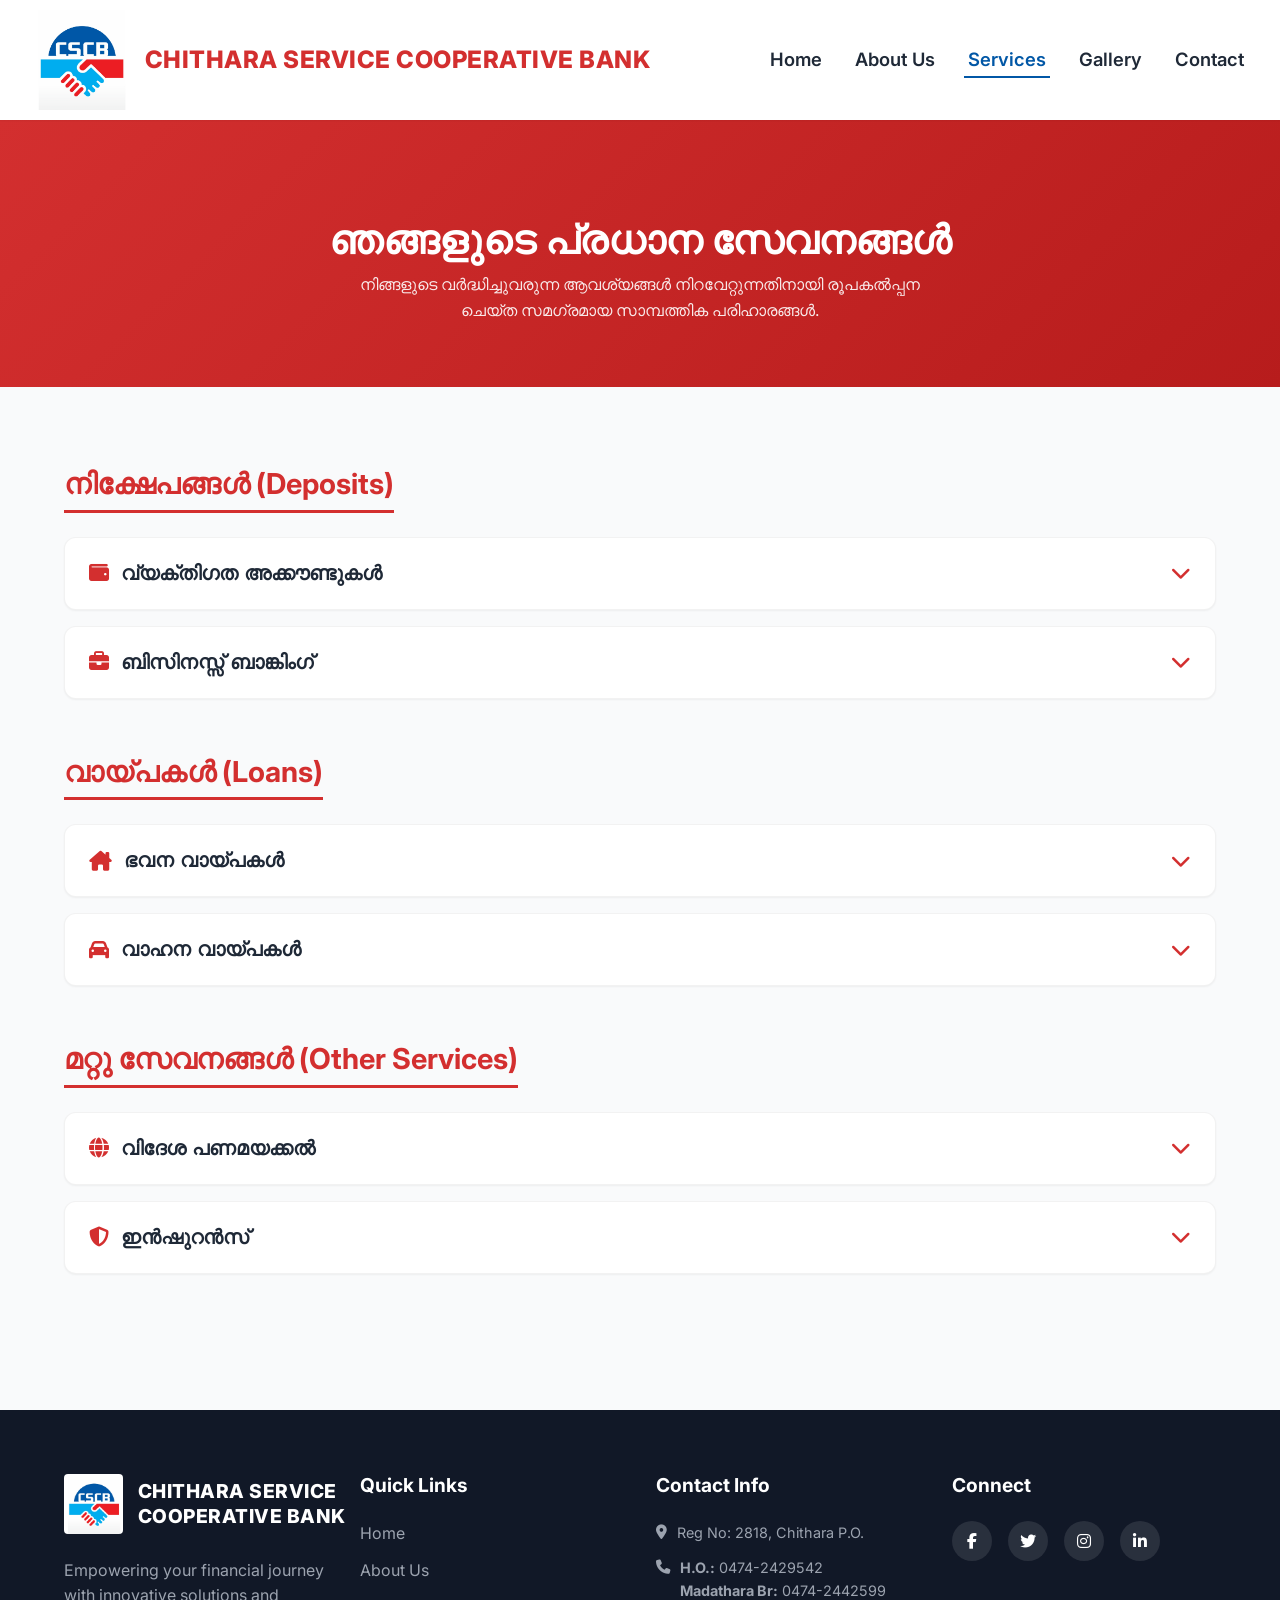
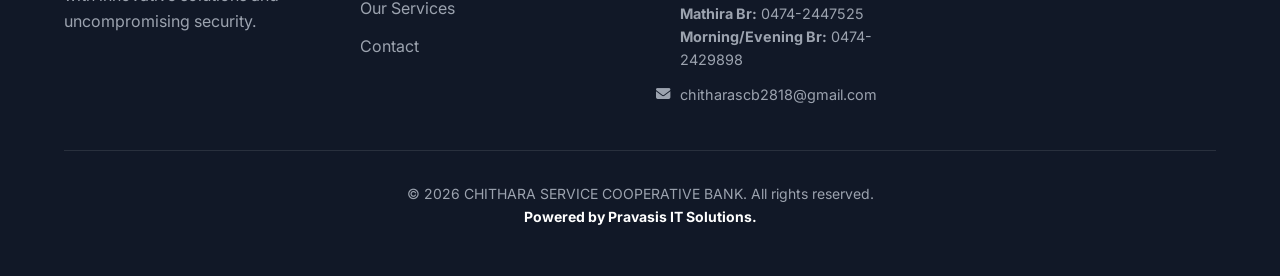
==== services.html @ cb32836f "update" ====
<!DOCTYPE html>
<html lang="ml">

<head>
    <meta charset="UTF-8">
    <meta name="viewport" content="width=device-width, initial-scale=1.0">
    <title>സേവനങ്ങൾ - ചിതറ സർവ്വീസ് സഹകരണ ബാങ്ക്</title>
    <meta name="description"
        content="ചിതറ സർവ്വീസ് സഹകരണ ബാങ്ക് നൽകുന്ന ഡിജിറ്റൽ ബാങ്കിംഗ്, വായ്പകൾ തുടങ്ങിയ സേവനങ്ങൾ കാണുക.">
    <!-- Google Fonts -->
    <link href="https://fonts.googleapis.com/css2?family=Inter:wght@400;500;600;700;800&display=swap" rel="stylesheet">
    <!-- FontAwesome -->
    <link rel="stylesheet" href="https://cdnjs.cloudflare.com/ajax/libs/font-awesome/6.4.0/css/all.min.css">
    <!-- Custom CSS -->
    <link rel="stylesheet" href="assets/css/style.css">
</head>

<body>

    <!-- Header Placeholder -->
    <div id="header-placeholder"></div>

    <!-- Page Header -->
    <header class="page-header">
        <div class="container">
            <h1>ഞങ്ങളുടെ പ്രധാന സേവനങ്ങൾ</h1>
            <p>നിങ്ങളുടെ വർദ്ധിച്ചുവരുന്ന ആവശ്യങ്ങൾ നിറവേറ്റുന്നതിനായി രൂപകൽപ്പന ചെയ്ത സമഗ്രമായ സാമ്പത്തിക പരിഹാരങ്ങൾ.
            </p>
        </div>
    </header>

    <!-- Services Details -->
    <section class="section">
        <div class="container">
            <!-- <div style="text-align: center; margin-bottom: 3rem;">
                <img src="assets/images/bank_services.jpg" alt="Digital Banking Services" style="max-width: 100%; border-radius: 20px; box-shadow: var(--shadow-lg);">
            </div> -->

            <div class="service-category">
                <h2 class="category-title">നിക്ഷേപങ്ങൾ (Deposits)</h2>
                <div class="accordion">
                    <!-- Service 1 -->
                    <div class="accordion-item">
                        <button class="accordion-header" onclick="toggleAccordion(this)">
                            <span style="display: flex; align-items: center; gap: 12px;"><i class="fa-solid fa-wallet text-primary"></i> വ്യക്തിഗത അക്കൗണ്ടുകൾ</span>
                            <i class="fa-solid fa-chevron-down toggle-icon"></i>
                        </button>
                        <div class="accordion-content">
                            <div class="accordion-body">
                                <img src="assets/images/bank_services.jpg" alt="Personal Accounts" class="service-img">
                                <p class="text-dark" style="font-size: 1.1rem; line-height: 1.6;">മറഞ്ഞിരിക്കുന്ന ഫീസുകളില്ലാത്ത, ഉയർന്ന പലിശ നൽകുന്ന സേവിംഗ്സ് അക്കൗണ്ടുകൾ.</p>
                            </div>
                        </div>
                    </div>
                    <!-- Service 4 -->
                    <div class="accordion-item">
                        <button class="accordion-header" onclick="toggleAccordion(this)">
                            <span style="display: flex; align-items: center; gap: 12px;"><i class="fa-solid fa-briefcase text-primary"></i> ബിസിനസ്സ് ബാങ്കിംഗ്</span>
                            <i class="fa-solid fa-chevron-down toggle-icon"></i>
                        </button>
                        <div class="accordion-content">
                            <div class="accordion-body">
                                <img src="assets/images/bank_gallery.jpg" alt="Business Banking" class="service-img">
                                <p class="text-dark" style="font-size: 1.1rem; line-height: 1.6;">ചെറുകിട വൻകിട സംരംഭങ്ങൾക്ക് അനുയോജ്യമായ സാമ്പത്തിക പരിഹാരങ്ങൾ.</p>
                            </div>
                        </div>
                    </div>
                </div>
            </div>

            <div class="service-category">
                <h2 class="category-title">വായ്പകൾ (Loans)</h2>
                <div class="accordion">
                    <!-- Service 2 -->
                    <div class="accordion-item">
                        <button class="accordion-header" onclick="toggleAccordion(this)">
                            <span style="display: flex; align-items: center; gap: 12px;"><i class="fa-solid fa-house-chimney text-primary"></i> ഭവന വായ്പകൾ</span>
                            <i class="fa-solid fa-chevron-down toggle-icon"></i>
                        </button>
                        <div class="accordion-content">
                            <div class="accordion-body">
                                <img src="assets/images/bank_hero.jpg" alt="Home Loans" class="service-img">
                                <p class="text-dark" style="font-size: 1.1rem; line-height: 1.6;">നിങ്ങളുടെ സ്വപ്ന ഭവനം സ്വന്തമാക്കാൻ സഹായിക്കുന്നതിന് മികച്ച പലിശ നിരക്കുകളും ലളിതമായ തിരിച്ചടവ് വ്യവസ്ഥകളും.</p>
                            </div>
                        </div>
                    </div>
                    <!-- Service 3 -->
                    <div class="accordion-item">
                        <button class="accordion-header" onclick="toggleAccordion(this)">
                            <span style="display: flex; align-items: center; gap: 12px;"><i class="fa-solid fa-car text-primary"></i> വാഹന വായ്പകൾ</span>
                            <i class="fa-solid fa-chevron-down toggle-icon"></i>
                        </button>
                        <div class="accordion-content">
                            <div class="accordion-body">
                                <img src="assets/images/GALLERY 02.jpeg" alt="Vehicle Loans" class="service-img">
                                <p class="text-dark" style="font-size: 1.1rem; line-height: 1.6;">പെട്ടെന്നുള്ള അനുമതിയും കുറഞ്ഞ പലിശ നിരക്കും വഴി നിങ്ങളുടെ വാഹനം വേഗത്തിൽ സ്വന്തമാക്കുക.</p>
                            </div>
                        </div>
                    </div>
                </div>
            </div>

            <div class="service-category">
                <h2 class="category-title">മറ്റു സേവനങ്ങൾ (Other Services)</h2>
                <div class="accordion">
                    <!-- Service 5 -->
                    <div class="accordion-item">
                        <button class="accordion-header" onclick="toggleAccordion(this)">
                            <span style="display: flex; align-items: center; gap: 12px;"><i class="fa-solid fa-globe text-primary"></i> വിദേശ പണമയക്കൽ</span>
                            <i class="fa-solid fa-chevron-down toggle-icon"></i>
                        </button>
                        <div class="accordion-content">
                            <div class="accordion-body">
                                <img src="assets/images/GALLERY 01.jpeg" alt="Foreign Remittance" class="service-img">
                                <p class="text-dark" style="font-size: 1.1rem; line-height: 1.6;">150-ലധികം രാജ്യങ്ങളിലേക്ക് വേഗത്തിലും സുരക്ഷിതമായും കുറഞ്ഞ നിരക്കിലും പണമയക്കാം.</p>
                            </div>
                        </div>
                    </div>
                    <!-- Service 6 -->
                    <div class="accordion-item">
                        <button class="accordion-header" onclick="toggleAccordion(this)">
                            <span style="display: flex; align-items: center; gap: 12px;"><i class="fa-solid fa-shield-halved text-primary"></i> ഇൻഷുറൻസ്</span>
                            <i class="fa-solid fa-chevron-down toggle-icon"></i>
                        </button>
                        <div class="accordion-content">
                            <div class="accordion-body">
                                <img src="assets/images/GALLERY 03.jpeg" alt="Insurance" class="service-img">
                                <p class="text-dark" style="font-size: 1.1rem; line-height: 1.6;">നിങ്ങളെയും നിങ്ങളുടെ പ്രിയപ്പെട്ടവരെയും സംരക്ഷിക്കുന്നതിനുള്ള സമഗ്രമായ ലൈഫ്, ആരോഗ്യ, പ്രോപ്പർട്ടി ഇൻഷുറൻസ് പദ്ധതികൾ.</p>
                            </div>
                        </div>
                    </div>
                </div>
            </div>
        </div>
    </section>

    <!-- Footer Placeholder -->
    <div id="footer-placeholder"></div>

    <script src="assets/js/load-components.js"></script>
    <script>
        function toggleAccordion(button) {
            const item = button.parentElement;
            const content = button.nextElementSibling;
            
            // Close other items if you want a true accordion
            /*
            const allItems = document.querySelectorAll('.accordion-item');
            allItems.forEach(otherItem => {
                if (otherItem !== item && otherItem.classList.contains('active')) {
                    otherItem.classList.remove('active');
                    otherItem.querySelector('.accordion-content').style.maxHeight = null;
                }
            });
            */
            
            item.classList.toggle('active');
            
            if (item.classList.contains('active')) {
                content.style.maxHeight = content.scrollHeight + "px";
            } else {
                content.style.maxHeight = null;
            }
        }
    </script>
</body>

</html>
---- assets/css/style.css ----
:root {
  --primary-color: #D32F2F;
  --primary-dark: #B71C1C;
  --primary-light: #FFEBEE;
  --text-dark: #1F2937;
  --text-light: #6B7280;
  --bg-light: #F9FAFB;
  --white: #FFFFFF;
  --black: #000000;
  --transition: all 0.3s ease;
  --shadow-sm: 0 1px 2px 0 rgba(0, 0, 0, 0.05);
  --shadow-md: 0 4px 6px -1px rgba(0, 0, 0, 0.1), 0 2px 4px -1px rgba(0, 0, 0, 0.06);
  --shadow-lg: 0 10px 15px -3px rgba(0, 0, 0, 0.1), 0 4px 6px -2px rgba(0, 0, 0, 0.05);
  --nav-bg: #ffffff;

}

* {
  margin: 0;
  padding: 0;
  box-sizing: border-box;
}

body {
  font-family: 'Inter', sans-serif;
  color: var(--text-dark);
  background-color: var(--bg-light);
  line-height: 1.6;
}

a {
  text-decoration: none;
  color: inherit;
  transition: var(--transition);
}

ul {
  list-style: none;
}

/* Typography */
h1,
h2,
h3,
h4,
h5,
h6 {
  font-weight: 700;
  line-height: 1.2;
  margin-bottom: 1rem;
}

h1 {
  font-size: 3rem;
}

h2 {
  font-size: 2.25rem;
}

p {
  margin-bottom: 1rem;
}

/* Utilities */
.container {
  width: 100%;
  max-width: 1200px;
  margin: 0 auto;
  padding: 0 1.5rem;
}

.text-center {
  text-align: center;
}

.text-primary {
  color: var(--primary-color);
}

.bg-primary {
  background-color: var(--primary-color);
  color: var(--white);
}

.bg-light {
  background-color: var(--bg-light);
}

.btn {
  display: inline-block;
  padding: 0.75rem 1.5rem;
  border-radius: 50px;
  font-weight: 600;
  text-align: center;
  cursor: pointer;
  transition: var(--transition);
  border: none;
}

.btn-primary {
  background-color: #0157A6;
  color: var(--white);
  box-shadow: 0 4px 14px 0 rgba(1, 87, 166, 0.39);
}

.btn-primary:hover {
  background-color: #014380;
  /* A darker shade for hover */
  transform: translateY(-2px);
  box-shadow: 0 6px 20px rgba(1, 87, 166, 0.23);
  color: var(--white);
}

.btn-outline {
  background-color: transparent;
  color: var(--primary-color);
  border: 2px solid var(--primary-color);
}

.btn-outline:hover {
  background-color: var(--primary-color);
  color: var(--white);
}

.section {
  padding: 5rem 0;
}

/* Navbar */
.navbar {
  background-color: var(--white);
  box-shadow: var(--shadow-sm);
  position: sticky;
  top: 0;
  z-index: 1000;
  transition: var(--transition);
}

.navbar .container {
  max-width: 1400px;
  width: 95%;
  margin: 0 auto;
  padding: 10px 0;
  display: flex;
  justify-content: space-between;
  align-items: center;
}

.navbar-brand {
  display: flex;
  align-items: center;
  gap: 15px;
  /* Space between logo image and text */
  text-decoration: none;
  color: var(--primary-color);
  font-weight: 800;
  font-size: 1.5rem;
  letter-spacing: 0.5px;
  white-space: nowrap;
}

.brand-logo {
  height: 100px;
  /* Reduced slightly from 120px to prevent layout pushing */
  width: auto;
  object-fit: contain;
  border-radius: 4px;
  /* Optional: smooths out image edges */
}

.navbar-brand i {
  font-size: 1.8rem;
}

.nav-links {
  display: flex;
  list-style: none;
  gap: 25px;
  margin: 0;
  padding: 0;
}

.nav-links a {
  text-decoration: none;
  color: var(--text-color);
  font-weight: 600;
  font-size: 1.15rem;
  padding: 8px 4px;
  transition: var(--transition);
  position: relative;
}

/* Hover & Active Effects */
.nav-links a:hover,
.nav-links a.active {
  color: var(--primary-color);
}

.nav-links a::after {
  content: '';
  position: absolute;
  bottom: 0;
  left: 0;
  width: 0;
  height: 2px;
  background-color: var(--primary-color);
  transition: var(--transition);
}

.nav-links a:hover::after {
  width: 100%;
  background-color: var(--primary-color);
}

.nav-links a.active::after {
  width: 100%;
  background-color: #0157A6;
}

.nav-links a:hover {
  color: var(--primary-color);
}

.nav-links a.active {
  color: #0157A6;
}

/* Hero Section */
.hero {
  min-height: 80vh;
  display: flex;
  align-items: center;
  position: relative;
  overflow: hidden;
  background: linear-gradient(135deg, #1a1a1a 0%, #2d2d2d 100%);
  color: var(--white);
}

.hero::before {
  content: '';
  position: absolute;
  top: 0;
  left: 0;
  width: 100%;
  height: 100%;
  background: url('../images/SCB Chithara HO.jpeg') center/cover no-repeat;
  opacity: 0.4;
  z-index: 0;
}

.hero .container {
  position: relative;
  z-index: 1;
}

.hero-content {
  max-width: 600px;
  animation: slideUp 0.8s ease-out;
}

.hero-title {
  font-size: 3.5rem;
  font-weight: 800;
  margin-bottom: 1.5rem;
  line-height: 1.1;
}

.hero-title span {
  color: var(--primary-color);
}

.hero-subtitle {
  font-size: 1.125rem;
  margin-bottom: 2rem;
  opacity: 0.9;
}

.hero-buttons {
  display: flex;
  gap: 1rem;
}

/* Glassmorphism Cards */
.glass-card {
  background: rgba(255, 255, 255, 0.9);
  backdrop-filter: blur(10px);
  border: 1px solid rgba(255, 255, 255, 0.2);
  border-radius: 16px;
  padding: 2rem;
  box-shadow: var(--shadow-lg);
  transition: var(--transition);
}

.glass-card:hover {
  transform: translateY(-5px);
  box-shadow: 0 20px 25px -5px rgba(0, 0, 0, 0.1), 0 10px 10px -5px rgba(0, 0, 0, 0.04);
}

/* Accordion Services Page */
.service-category {
    margin-bottom: 3.5rem;
}

.category-title {
    font-size: 1.8rem;
    color: var(--primary-color);
    margin-bottom: 1.5rem;
    border-bottom: 3px solid var(--primary-color);
    display: inline-block;
    padding-bottom: 0.5rem;
}

.accordion {
    display: flex;
    flex-direction: column;
    gap: 1rem;
}

.accordion-item {
    background: var(--white);
    border-radius: 12px;
    box-shadow: var(--shadow-sm);
    overflow: hidden;
    transition: var(--transition);
    border: 1px solid rgba(0,0,0,0.05);
}

.accordion-header {
    width: 100%;
    text-align: left;
    padding: 1.5rem;
    background: none;
    border: none;
    font-size: 1.25rem;
    font-weight: 600;
    color: var(--text-dark);
    cursor: pointer;
    display: flex;
    align-items: center;
    justify-content: space-between;
    transition: var(--transition);
}

.accordion-header:hover {
    background: var(--bg-light);
}

.accordion-header .toggle-icon {
    transition: transform 0.3s ease;
    color: var(--primary-color);
}

.accordion-item.active .accordion-header {
    background: var(--bg-light);
    color: var(--primary-color);
    border-bottom: 1px solid rgba(0,0,0,0.05);
}

.accordion-item.active .toggle-icon {
    transform: rotate(180deg);
}

.accordion-content {
    max-height: 0;
    overflow: hidden;
    transition: max-height 0.4s ease;
}

.accordion-body {
    padding: 2rem;
    display: flex;
    gap: 2rem;
    align-items: center;
}

.service-img {
    width: 300px;
    height: 200px;
    object-fit: cover;
    border-radius: 12px;
    box-shadow: var(--shadow-sm);
}

@media (max-width: 768px) {
    .accordion-body {
        flex-direction: column;
    }
    .service-img {
        width: 100%;
        height: auto;
    }
}

/* Services Overview (Home) */
/* Services Overview (Home) - Standard Grid */
.services-grid {
  display: grid;
  grid-template-columns: repeat(auto-fit, minmax(250px, 1fr));
  grid-auto-rows: 1fr;
  gap: 2rem;
  margin-top: 3rem;
}

.service-card {
  text-align: center;
  height: 100%;
  display: flex;
  flex-direction: column;
  border-radius: 16px;
  padding: 2rem;
  transition: all 0.3s ease;
  background: var(--white);
  box-shadow: 0 4px 6px rgba(0, 0, 0, 0.05);
}

.service-card:hover {
  transform: translateY(-5px);
  box-shadow: 0 15px 30px rgba(0, 0, 0, 0.1);
}

.service-card p {
  flex-grow: 1;
}

.service-icon {
  width: 70px;
  height: 70px;
  border-radius: 50%;
  display: flex;
  align-items: center;
  justify-content: center;
  font-size: 2rem;
  margin: 0 auto 1.5rem;
  transition: var(--transition);
}

/* Distinct Card Colors */
/* Card 1: #00ACEF */
.service-card:nth-child(1) {
  background: linear-gradient(135deg, rgba(0, 172, 239, 0.1) 0%, #ffffff 100%);
  border-top: 4px solid #00ACEF;
}

.service-card:nth-child(1) .service-icon {
  background-color: rgba(0, 172, 239, 0.15);
  color: #00ACEF;
}

.service-card:nth-child(1):hover .service-icon {
  background-color: #00ACEF;
  color: white;
}

.service-card:nth-child(1) h3 {
  color: #00ACEF;
}

/* Card 2: Primary Color */
.service-card:nth-child(2) {
  background: linear-gradient(135deg, rgba(211, 47, 47, 0.1) 0%, #ffffff 100%);
  border-top: 4px solid var(--primary-color);
}

.service-card:nth-child(2) .service-icon {
  background-color: rgba(211, 47, 47, 0.15);
  color: var(--primary-color);
}

.service-card:nth-child(2):hover .service-icon {
  background-color: var(--primary-color);
  color: white;
}

.service-card:nth-child(2) h3 {
  color: var(--primary-color);
}

/* Card 3: #0157A6 */
.service-card:nth-child(3) {
  background: linear-gradient(135deg, rgba(1, 87, 166, 0.1) 0%, #ffffff 100%);
  border-top: 4px solid #0157A6;
}

.service-card:nth-child(3) .service-icon {
  background-color: rgba(1, 87, 166, 0.15);
  color: #0157A6;
}

.service-card:nth-child(3):hover .service-icon {
  background-color: #0157A6;
  color: white;
}

.service-card:nth-child(3) h3 {
  color: #0157A6;
}

/* Footer */
.footer {
  background-color: #111827;
  color: var(--white);
  padding: 4rem 0 2rem;
}

.footer-grid {
  display: grid;
  grid-template-columns: repeat(auto-fit, minmax(250px, 1fr));
  gap: 2rem;
  margin-bottom: 2rem;
}

.footer-col h4 {
  color: var(--white);
  margin-bottom: 1.5rem;
  font-size: 1.2rem;
}

.footer-links li {
  margin-bottom: 0.75rem;
}

.footer-links a {
  color: #9CA3AF;
}

.footer-links a:hover {
  color: var(--primary-color);
  padding-left: 5px;
}

.social-links {
  display: flex;
  gap: 1rem;
}

.social-links a {
  display: flex;
  align-items: center;
  justify-content: center;
  width: 40px;
  height: 40px;
  background-color: rgba(255, 255, 255, 0.1);
  border-radius: 50%;
  color: var(--white);
}

.social-links a:hover {
  background-color: var(--primary-color);
  transform: translateY(-3px);
}

.footer-bottom {
  text-align: center;
  padding-top: 2rem;
  border-top: 1px solid rgba(255, 255, 255, 0.1);
  color: #9CA3AF;
  font-size: 0.875rem;
}

/* Animations */
@keyframes slideUp {
  from {
    opacity: 0;
    transform: translateY(30px);
  }

  to {
    opacity: 1;
    transform: translateY(0);
  }
}

/* Mobile Menu */
.menu-toggle {
  display: none;
  font-size: 1.5rem;
  cursor: pointer;
  color: var(--text-dark);
}

@media (max-width: 768px) {
  .menu-toggle {
    display: block;
  }

  .nav-links {
    display: none;
    flex-direction: column;
    position: absolute;
    top: 100%;
    left: 0;
    width: 100%;
    background-color: var(--white);
    padding: 1.5rem 0;
    box-shadow: var(--shadow-md);
    gap: 1rem;
  }

  .nav-links.active {
    display: flex;
  }

  .hero-title {
    font-size: 2.5rem;
  }
}

/* Page Headers */
.page-header {
  background: linear-gradient(135deg, var(--primary-color) 0%, var(--primary-dark) 100%);
  color: var(--white);
  padding: 6rem 0 4rem;
  text-align: center;
}

.page-header h1 {
  font-size: 2.5rem;
  margin-bottom: 0.5rem;
}

.page-header p {
  opacity: 0.9;
  max-width: 600px;
  margin: 0 auto;
}

/* Contact Page */
.contact-grid {
  display: grid;
  grid-template-columns: 1fr 2fr;
  gap: 3rem;
}

.contact-info-item {
  display: flex;
  gap: 1rem;
  margin-bottom: 1.5rem;
}

.contact-info-icon {
  width: 50px;
  height: 50px;
  background-color: var(--primary-light);
  color: var(--primary-color);
  border-radius: 50%;
  display: flex;
  align-items: center;
  justify-content: center;
  font-size: 1.25rem;
  flex-shrink: 0;
}

.form-group {
  margin-bottom: 1.5rem;
}

.form-control {
  width: 100%;
  padding: 0.75rem 1rem;
  border: 1px solid #D1D5DB;
  border-radius: 8px;
  font-family: inherit;
  font-size: 1rem;
  transition: var(--transition);
}

.form-control:focus {
  outline: none;
  border-color: var(--primary-color);
  box-shadow: 0 0 0 3px rgba(211, 47, 47, 0.1);
}

/* Gallery */
.gallery-grid {
  display: grid;
  grid-template-columns: repeat(auto-fill, minmax(300px, 1fr));
  gap: 1.5rem;
}

.gallery-item {
  border-radius: 12px;
  overflow: hidden;
  position: relative;
  box-shadow: var(--shadow-md);
  aspect-ratio: 4/3;
}

.gallery-item img {
  width: 100%;
  height: 100%;
  object-fit: cover;
  transition: transform 0.5s ease;
}

.gallery-item:hover img {
  transform: scale(1.1);
}

.gallery-overlay {
  position: absolute;
  top: 0;
  left: 0;
  width: 100%;
  height: 100%;
  background: linear-gradient(to top, rgba(211, 47, 47, 0.8), transparent);
  display: flex;
  align-items: flex-end;
  padding: 1.5rem;
  opacity: 0;
  transition: var(--transition);
}

.gallery-item:hover .gallery-overlay {
  opacity: 1;
}

.gallery-overlay h3 {
  color: var(--white);
  margin: 0;
  transform: translateY(20px);
  transition: transform 0.3s ease 0.1s;
}

.gallery-item:hover .gallery-overlay h3 {
  transform: translateY(0);
}

/* About Page */
.info-blocks-grid {
  display: grid;
  grid-template-columns: repeat(auto-fit, minmax(300px, 1fr));
  gap: 2.5rem;
  margin-top: 1rem;
}

.info-card {
  background: var(--white);
  padding: 2.5rem;
  border-radius: 16px;
  box-shadow: var(--shadow-md);
  border-left: 4px solid #0052A6;
  transition: all 0.4s cubic-bezier(0.175, 0.885, 0.32, 1.275);
  position: relative;
  overflow: hidden;
  z-index: 1;
}

.info-card::before {
  content: '';
  position: absolute;
  top: 0;
  left: 0;
  width: 100%;
  height: 100%;
  background: linear-gradient(135deg, rgba(0, 82, 166, 0.05), rgba(231, 83, 83, 0.05));
  z-index: -1;
  opacity: 0;
  transition: opacity 0.4s ease;
}

.info-card:hover::before {
  opacity: 1;
}

.info-card:hover {
  transform: translateY(-8px) scale(1.02);
  box-shadow: 0 20px 40px rgba(0, 82, 166, 0.15);
  border-left-color: #e75353;
}

.info-card h3 {
  font-size: 1.5rem;
  margin-bottom: 1rem;
}

.info-card p {
  text-align: justify;
  line-height: 1.8;
  margin-bottom: 0;
}

/* Animated Gradient Text */
.animated-gradient-text {
  background: linear-gradient(270deg, #0052A6, #e75353, #00ACEF, #0052A6);
  background-size: 300% 300%;
  color: transparent;
  background-clip: text;
  -webkit-background-clip: text;
  -webkit-text-fill-color: transparent;
  animation: gradientShine 6s ease infinite;
}

@keyframes gradientShine {
  0% {
    background-position: 0% 50%;
  }
  50% {
    background-position: 100% 50%;
  }
  100% {
    background-position: 0% 50%;
  }
}

.about-grid {
  display: grid;
  grid-template-columns: 1fr 1fr;
  gap: 4rem;
  align-items: center;
}

.about-image {
  border-radius: 20px;
  overflow: hidden;
  box-shadow: var(--shadow-lg);
  position: relative;
}

.about-image img {
  width: 100%;
  height: auto;
  display: block;
}

.about-image::after {
  content: '';
  position: absolute;
  top: 0;
  left: 0;
  width: 100%;
  height: 100%;
  border: 4px solid var(--primary-color);
  border-radius: 20px;
  transform: translate(15px, 15px);
  z-index: -1;
}

/* Team Section */
.team-grid {
  display: flex;
  flex-wrap: wrap;
  justify-content: center;
  gap: 2.5rem;
  margin-top: 4rem;
  padding-bottom: 2rem;
}

.team-member {
  flex: 1 1 250px;
  max-width: 280px;
  background: var(--white);
  border-radius: 20px;
  overflow: hidden;
  box-shadow: 0 10px 30px rgba(0, 0, 0, 0.08);
  transition: all 0.4s ease;
  text-align: center;
  position: relative;
  padding-bottom: 2rem;
  z-index: 1;
}

.team-member:hover {
  transform: translateY(-10px);
  box-shadow: 0 15px 35px rgba(211, 47, 47, 0.15);
}

.team-card-header {
  height: 120px;
  background: linear-gradient(135deg, var(--primary-color) 0%, var(--primary-dark) 100%);
  position: relative;
  overflow: hidden;
}

.team-card-header::after {
  content: '';
  position: absolute;
  top: 0;
  left: 0;
  width: 100%;
  height: 100%;
  background: url('data:image/svg+xml;utf8,<svg width="20" height="20" viewBox="0 0 20 20" xmlns="http://www.w3.org/2000/svg"><circle cx="2" cy="2" r="2" fill="rgba(255,255,255,0.1)"/></svg>');
}

.team-image {
  width: 130px;
  height: 130px;
  border-radius: 50%;
  border: 5px solid var(--white);
  background-color: var(--bg-light);
  margin: -65px auto 1rem;
  position: relative;
  z-index: 2;
  display: flex;
  align-items: center;
  justify-content: center;
  box-shadow: 0 5px 15px rgba(0, 0, 0, 0.1);
  overflow: hidden;
  transition: transform 0.4s ease;
}

.team-member:hover .team-image {
  transform: scale(1.05);
}

.team-image img {
  width: 100%;
  height: 100%;
  object-fit: cover;
}

.team-image i {
  font-size: 3.5rem;
  color: var(--primary-color);
  opacity: 0.8;
}

.team-info {
  padding: 0 1.5rem;
}

.team-info h3 {
  font-size: 1.3rem;
  margin-bottom: 0.25rem;
  color: var(--text-dark);
  font-weight: 700;
}

.team-info p {
  color: var(--primary-color);
  font-weight: 600;
  margin-bottom: 1rem;
  font-size: 0.95rem;
}

.team-social {
  display: flex;
  justify-content: center;
  gap: 12px;
  margin-top: 1.25rem;
}

.team-social a {
  display: flex;
  align-items: center;
  justify-content: center;
  width: 38px;
  height: 38px;
  border-radius: 50%;
  background-color: var(--primary-light);
  color: var(--primary-color);
  transition: all 0.3s ease;
}

.team-social a:hover {
  background-color: var(--primary-color);
  color: var(--white);
  transform: translateY(-3px);
}

@media (max-width: 768px) {

  .about-grid,
  .contact-grid {
    grid-template-columns: 1fr;
  }

  .footer-grid {
    grid-template-columns: 1fr;
    text-align: center;
    gap: 2.5rem;
  }

  .footer-col .navbar-brand {
    justify-content: center;
  }

  .footer-col .footer-links li {
    justify-content: center;
  }

  .footer-col .social-links {
    justify-content: center;
  }

  F .footer-col .footer-links li div {
    text-align: center;
  }
}

/* Responsive Breakdown (Tablets & Mobile) */
@media (max-width: 992px) {
  .brand-text {
    font-size: 1.3rem;
    /* Scales down text slightly on medium screens */
  }
}

@media (max-width: 768px) {
  .menu-toggle {
    display: block;
  }

  .nav-links {
    position: absolute;
    top: 100%;
    left: 0;
    right: 0;
    background-color: var(--nav-bg);
    flex-direction: column;
    gap: 0;
    box-shadow: 0 4px 10px rgba(0, 0, 0, 0.1);
    display: none;
    /* Toggle this class with JavaScript (e.g., .show) */
  }

  /* Target this class via JS when hamburger is clicked */
  .nav-links.active {
    display: flex;
  }

  .nav-links li {
    width: 100%;
    text-align: center;
  }

  .nav-links a {
    display: block;
    padding: 15px 0;
    border-bottom: 1px solid #f0f0f0;
  }

  .nav-links a::after {
    display: none;
    /* Disable underline effect on mobile */
  }
}
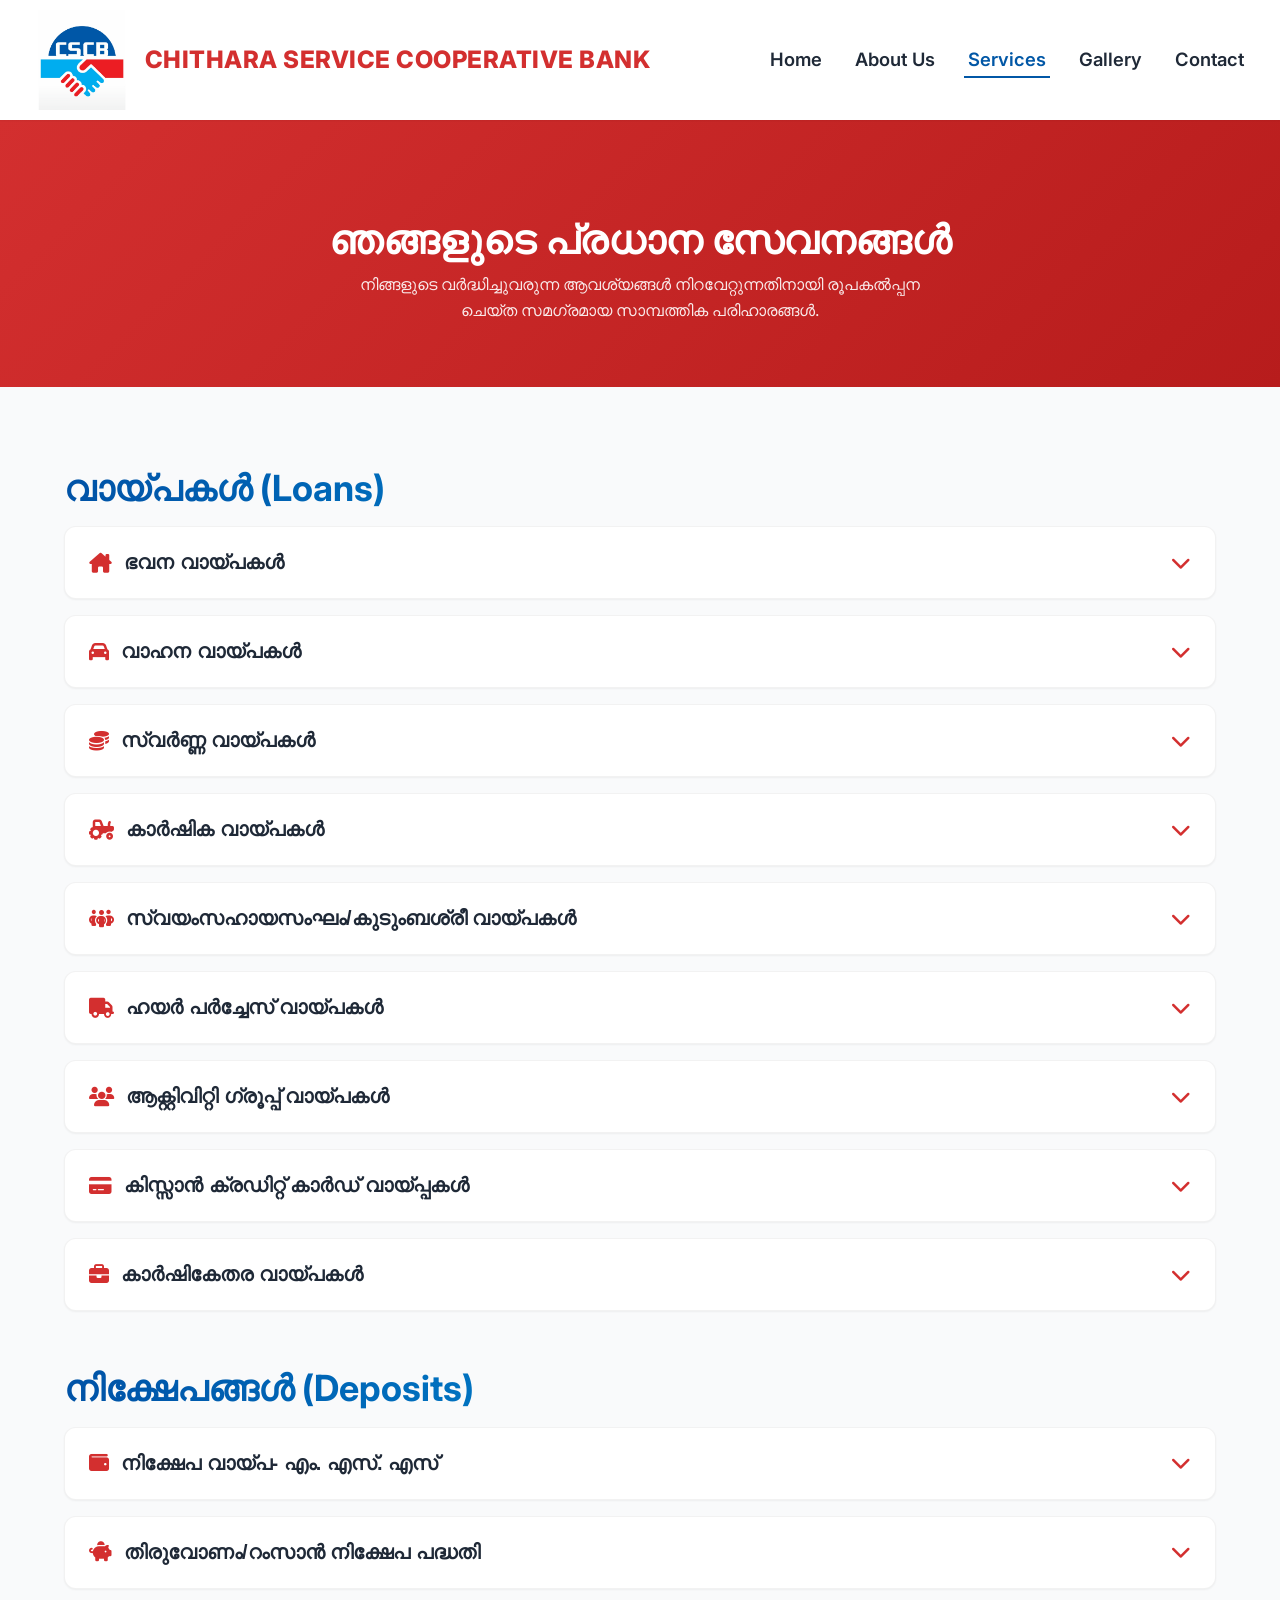
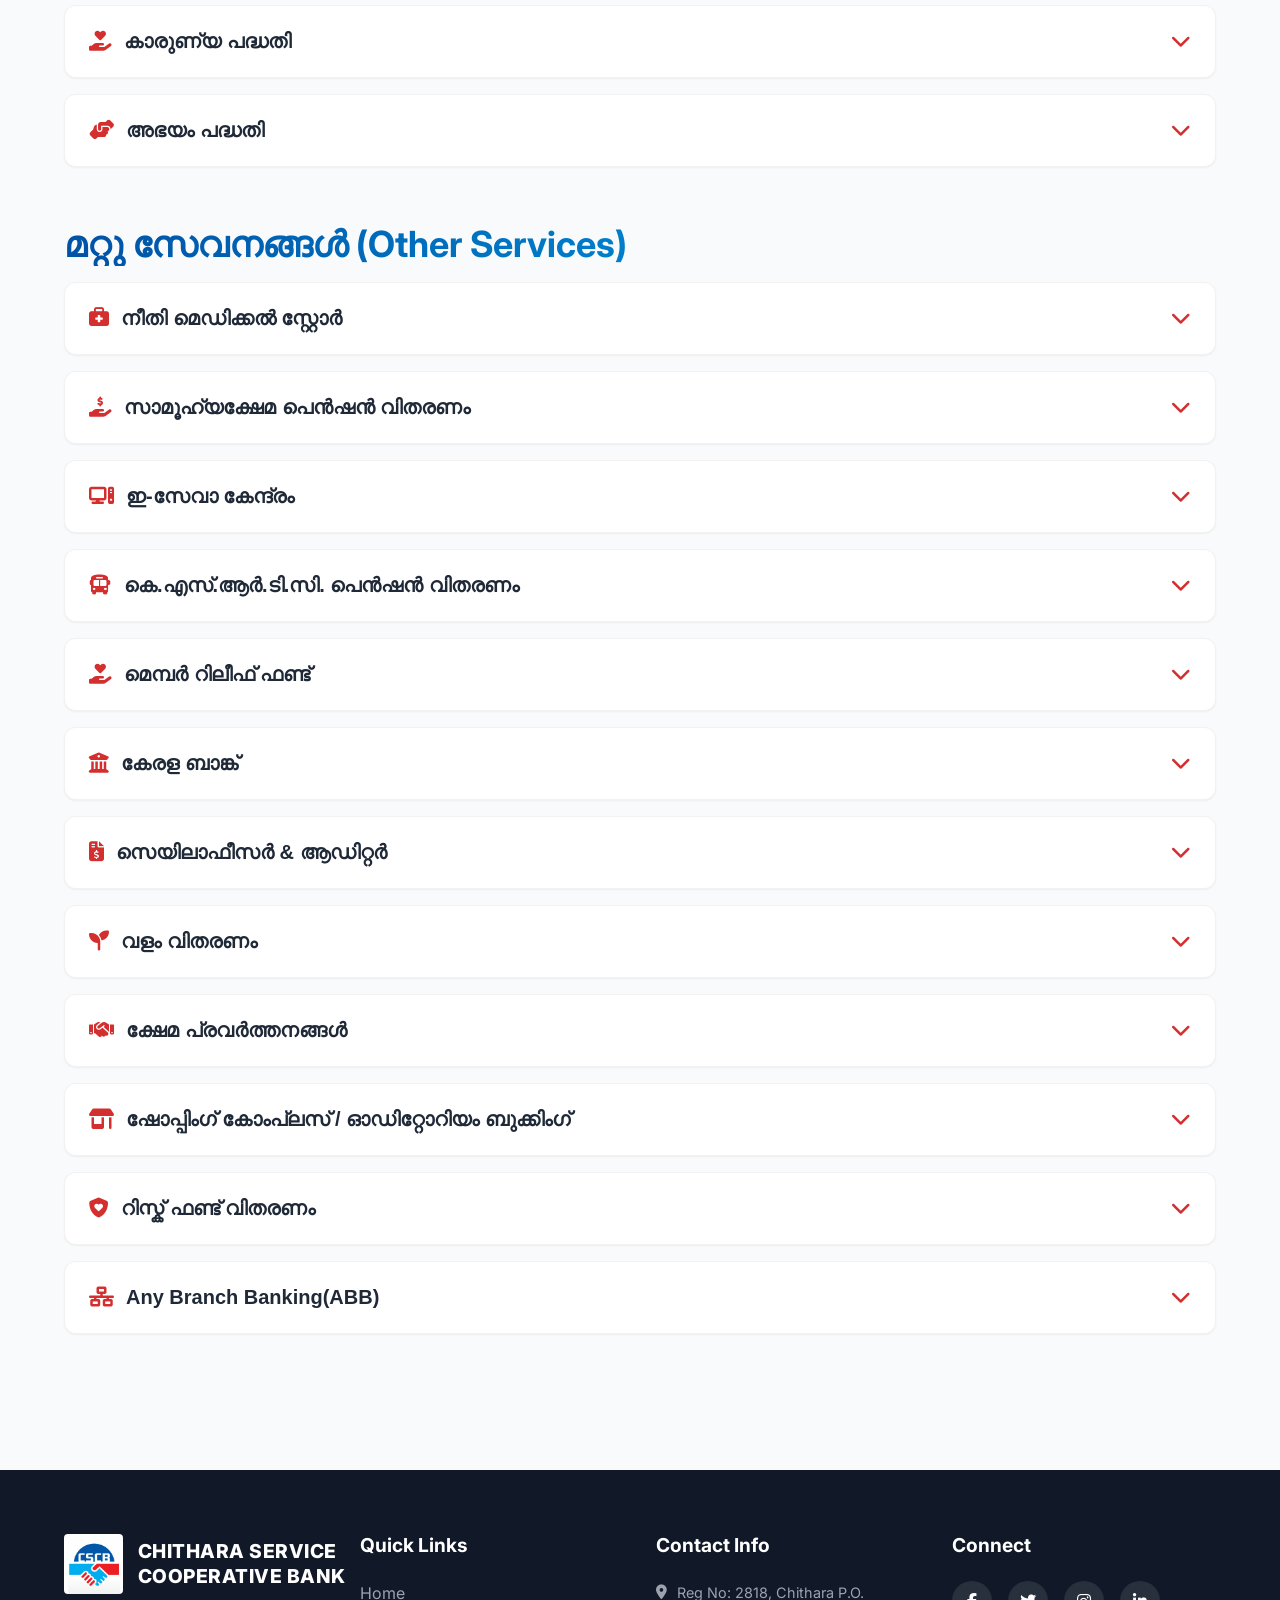
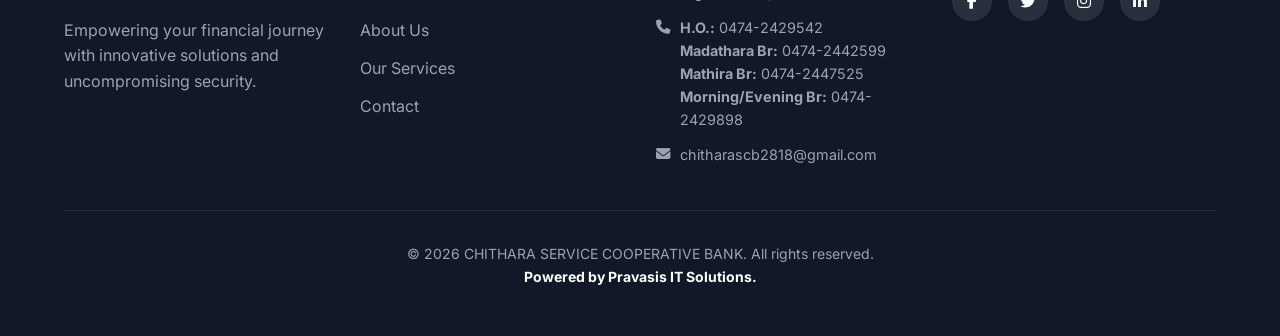
==== commit 3c349028: "updated" ====
--- a/services.html
+++ b/services.html
@@ -37,31 +37,186 @@
             </div> -->
 
             <div class="service-category">
-                <h2 class="category-title">നിക്ഷേപങ്ങൾ (Deposits)</h2>
+                <h2 class="text-primary animated-gradient-text">വായ്പകൾ (Loans)</h2>
                 <div class="accordion">
                     <!-- Service 1 -->
                     <div class="accordion-item">
                         <button class="accordion-header" onclick="toggleAccordion(this)">
-                            <span style="display: flex; align-items: center; gap: 12px;"><i class="fa-solid fa-wallet text-primary"></i> വ്യക്തിഗത അക്കൗണ്ടുകൾ</span>
-                            <i class="fa-solid fa-chevron-down toggle-icon"></i>
-                        </button>
-                        <div class="accordion-content">
-                            <div class="accordion-body">
-                                <img src="assets/images/bank_services.jpg" alt="Personal Accounts" class="service-img">
-                                <p class="text-dark" style="font-size: 1.1rem; line-height: 1.6;">മറഞ്ഞിരിക്കുന്ന ഫീസുകളില്ലാത്ത, ഉയർന്ന പലിശ നൽകുന്ന സേവിംഗ്സ് അക്കൗണ്ടുകൾ.</p>
+                            <span style="display: flex; align-items: center; gap: 12px;"><i
+                                    class="fa-solid fa-house-chimney text-primary"></i> ഭവന വായ്പകൾ</span>
+                            <i class="fa-solid fa-chevron-down toggle-icon"></i>
+                        </button>
+                        <div class="accordion-content">
+                            <div class="accordion-body">
+                                <img src="assets/images/homln.jpg" alt="Home Loans" class="service-img">
+                                <p class="text-dark" style="font-size: 1.1rem; line-height: 1.6;">നിങ്ങളുടെ സ്വപ്ന ഭവനം
+                                    സ്വന്തമാക്കാൻ സഹായിക്കുന്നതിന് മികച്ച പലിശ നിരക്കുകളും ലളിതമായ തിരിച്ചടവ്
+                                    വ്യവസ്ഥകളും.സ്വന്തമായി ഒരു വീട് എന്ന സ്വപ്നം യാഥാർഥ്യമാക്കാൻ സഹായിക്കുന്നതാണ് ഹോം
+                                    ലോൺ. വീട് നിർമ്മാണം, വീട് വാങ്ങൽ, നവീകരണം എന്നിവയ്ക്കായി എളുപ്പമായ തിരിച്ചടവ്
+                                    സൗകര്യത്തോടെയും ആകർഷകമായ പലിശ നിരക്കോടെയും വായ്പ ലഭ്യമാക്കുന്നു. കുടുംബത്തിന്റെ
+                                    സുരക്ഷിതവും സന്തോഷകരവുമായ ഭാവിക്കായി വിശ്വസനീയമായ ധനസഹായം.</p>
+                                <div class="mt-3 p-3 bg-light rounded border-start border-primary border-4">
+                                    <strong class="text-primary"><i class="fa-solid fa-star me-2"></i>പ്രത്യേകത:</strong> 10 വർഷം കാലാവധിയുള്ള ഭവന വായ്പകൾ
+                                </div>
+                            </div>
+                        </div>
+                    </div>
+                    <!-- Service 2 -->
+                    <div class="accordion-item">
+                        <button class="accordion-header" onclick="toggleAccordion(this)">
+                            <span style="display: flex; align-items: center; gap: 12px;"><i
+                                    class="fa-solid fa-car text-primary"></i> വാഹന വായ്പകൾ</span>
+                            <i class="fa-solid fa-chevron-down toggle-icon"></i>
+                        </button>
+                        <div class="accordion-content">
+                            <div class="accordion-body">
+                                <img src="assets/images/vehicle.jpeg" alt="Vehicle Loans" class="service-img">
+                                <p class="text-dark" style="font-size: 1.1rem; line-height: 1.6;">പെട്ടെന്നുള്ള
+                                    അനുമതിയും കുറഞ്ഞ പലിശ നിരക്കും വഴി നിങ്ങളുടെ വാഹനം വേഗത്തിൽ സ്വന്തമാക്കുക.പുതിയ കാർ,
+                                    ബൈക്ക്, ഓട്ടോറിക്ഷ അല്ലെങ്കിൽ വ്യാപാര ആവശ്യത്തിനുള്ള വാഹനങ്ങൾ സ്വന്തമാക്കാൻ
+                                    സഹായിക്കുന്ന വായ്പയാണ് വാഹന വായ്പ. ലളിതമായ നടപടിക്രമങ്ങൾ, വേഗത്തിലുള്ള അംഗീകാരം,
+                                    സൗകര്യപ്രദമായ ഇഎംഐ പദ്ധതികൾ എന്നിവയിലൂടെ നിങ്ങളുടെ യാത്ര കൂടുതൽ എളുപ്പമാക്കുന്നു.
+                                </p>
+                            </div>
+                        </div>
+                    </div>
+                    <!-- Service 3 -->
+                    <div class="accordion-item">
+                        <button class="accordion-header" onclick="toggleAccordion(this)">
+                            <span style="display: flex; align-items: center; gap: 12px;"><i
+                                    class="fa-solid fa-coins text-primary"></i> സ്വർണ്ണ വായ്പകൾ</span>
+                            <i class="fa-solid fa-chevron-down toggle-icon"></i>
+                        </button>
+                        <div class="accordion-content">
+                            <div class="accordion-body">
+                                <img src="assets/images/gl.jpeg" alt="Gold Loans" class="service-img">
+                                <p class="text-dark" style="font-size: 1.1rem; line-height: 1.6;">നിങ്ങളുടെ
+                                    സ്വർണാഭരണങ്ങൾ പണയം വെച്ച് അതിവേഗത്തിൽ സാമ്പത്തിക സഹായം ലഭ്യമാക്കുന്ന സൗകര്യമാണ്
+                                    ഗോൾഡ് ലോൺ. വ്യക്തിഗത ആവശ്യങ്ങൾ, വിദ്യാഭ്യാസം, ചികിത്സ, ബിസിനസ് ആവശ്യങ്ങൾ
+                                    എന്നിവയ്ക്കായി കുറഞ്ഞ രേഖാപ്രക്രിയയോടെയും ആകർഷകമായ പലിശ നിരക്കോടെയും വായ്പ
+                                    ലഭ്യമാക്കുന്നു. സുരക്ഷിതവും വിശ്വസനീയവുമായി എളുപ്പത്തിൽ ലഭ്യമാകുന്ന ധനസഹായം.</p>
+                                <div class="mt-3 p-3 bg-light rounded border-start border-primary border-4">
+                                    <strong class="text-primary"><i class="fa-solid fa-star me-2"></i>പ്രത്യേകത:</strong> ഒരംഗത്തിന് 25 ലക്ഷം രൂപാ വരെ ഒരു വർഷം കാലാവധിക്ക് 10% പലിശയിൽ സ്വർണപ്പണയ വായ്പകൾ
+                                </div>
                             </div>
                         </div>
                     </div>
                     <!-- Service 4 -->
                     <div class="accordion-item">
                         <button class="accordion-header" onclick="toggleAccordion(this)">
-                            <span style="display: flex; align-items: center; gap: 12px;"><i class="fa-solid fa-briefcase text-primary"></i> ബിസിനസ്സ് ബാങ്കിംഗ്</span>
-                            <i class="fa-solid fa-chevron-down toggle-icon"></i>
-                        </button>
-                        <div class="accordion-content">
-                            <div class="accordion-body">
-                                <img src="assets/images/bank_gallery.jpg" alt="Business Banking" class="service-img">
-                                <p class="text-dark" style="font-size: 1.1rem; line-height: 1.6;">ചെറുകിട വൻകിട സംരംഭങ്ങൾക്ക് അനുയോജ്യമായ സാമ്പത്തിക പരിഹാരങ്ങൾ.</p>
+                            <span style="display: flex; align-items: center; gap: 12px;"><i
+                                    class="fa-solid fa-tractor text-primary"></i> കാർഷിക വായ്പകൾ</span>
+                            <i class="fa-solid fa-chevron-down toggle-icon"></i>
+                        </button>
+                        <div class="accordion-content">
+                            <div class="accordion-body">
+                                <img src="assets/images/agri.jpg" alt="Agricultural Loans" class="service-img">
+                                <p class="text-dark" style="font-size: 1.1rem; line-height: 1.6;">കർഷകരുടെ കാർഷിക
+                                    ആവശ്യങ്ങൾ നിറവേറ്റുന്നതിനായി രൂപകൽപ്പന ചെയ്ത വായ്പയാണ് കിസാൻ ലോൺ. കൃഷിചെലവുകൾ,
+                                    വിത്ത്, വളം, ജലസേചന സംവിധാനം, കാർഷിക ഉപകരണങ്ങൾ എന്നിവയ്ക്കായി സാമ്പത്തിക സഹായം
+                                    ലഭ്യമാക്കുന്നു. കുറഞ്ഞ പലിശ നിരക്കും സൗകര്യപ്രദമായ തിരിച്ചടവും വഴി കർഷകരുടെ
+                                    വളർച്ചക്കും സമൃദ്ധിക്കും പിന്തുണ നൽകുന്നു.</p>
+                            </div>
+                        </div>
+                    </div>
+                    <!-- Service 5 -->
+                    <div class="accordion-item">
+                        <button class="accordion-header" onclick="toggleAccordion(this)">
+                            <span style="display: flex; align-items: center; gap: 12px;"><i
+                                    class="fa-solid fa-people-group text-primary"></i> സ്വയംസഹായസംഘം/കുടുംബശ്രീ
+                                വായ്പകൾ</span>
+                            <i class="fa-solid fa-chevron-down toggle-icon"></i>
+                        </button>
+                        <div class="accordion-content">
+                            <div class="accordion-body">
+                                <img src="assets/images/kudum.png" alt="SHG Loans" class="service-img">
+                                <p class="text-dark" style="font-size: 1.1rem; line-height: 1.6;"> സമൂഹത്തിലെ
+                                    അംഗസംഖ്യയുടെ കാര്യത്തിൽ മുന്നിൽ നിൽക്കുന്ന സ്ത്രീകളുടെ സാമൂഹികവും സാമ്പത്തികവുമായ
+                                    പിന്നോക്കാവസ്ഥക്ക് പരിഹാരം കാണുന്നതിന് വേണ്ടി രൂപീകരിക്കപ്പെട്ട കുടുംബശ്രീ
+                                    /സ്വയംസഹായ സംഘങ്ങൾക്ക് വേണ്ട എല്ലാവിധ സഹായങ്ങളും പ്രോത്സാഹനങ്ങളും ബാങ്ക്
+                                    നൽകിവരുന്നു.വായ്‌പകൾ മൂന്ന് വർഷം കാലാവതിക് 8.25% പലിശയിൽ മാസതവണ വ്യവസ്ഥയിൽ 10 ലക്ഷം
+                                    രൂപ വരെ നൽകിവരുന്നു.</p>
+                                <div class="mt-3 p-3 bg-light rounded border-start border-primary border-4">
+                                    <strong class="text-primary"><i class="fa-solid fa-star me-2"></i>പ്രത്യേകത:</strong> 8.25% പലിശയിൽ കുടുംബശ്രീ വായ്പകൾ
+                                </div>
+                            </div>
+                        </div>
+                    </div>
+                    <!-- Service 6 -->
+                    <div class="accordion-item">
+                        <button class="accordion-header" onclick="toggleAccordion(this)">
+                            <span style="display: flex; align-items: center; gap: 12px;"><i
+                                    class="fa-solid fa-truck text-primary"></i> ഹയർ പർച്ചേസ് വായ്പകൾ</span>
+                            <i class="fa-solid fa-chevron-down toggle-icon"></i>
+                        </button>
+                        <div class="accordion-content">
+                            <div class="accordion-body">
+                                <img src="assets/images/hire.jpg" alt="Hire Purchase Loans" class="service-img">
+                                <p class="text-dark" style="font-size: 1.1rem; line-height: 1.6;">വാഹനങ്ങൾ, യന്ത്രങ്ങൾ,
+                                    വ്യാപാര ഉപകരണങ്ങൾ തുടങ്ങിയവ എളുപ്പമായ മാസതവണകളിലൂടെ സ്വന്തമാക്കാൻ സഹായിക്കുന്ന
+                                    ധനസഹായമാണ് ഹയർ പർച്ചേസ് ലോൺ. കുറഞ്ഞ മുൻകൂർ തുകയോടെയും സൗകര്യപ്രദമായ തിരിച്ചടവ്
+                                    പദ്ധതികളോടെയും വായ്പ ലഭ്യമാക്കുന്നു. വ്യക്തിഗത ആവശ്യങ്ങൾക്കും ബിസിനസ് വളർച്ചയ്ക്കും
+                                    അനുയോജ്യമായ വിശ്വസനീയമായ സാമ്പത്തിക പിന്തുണ.</p>
+                            </div>
+                        </div>
+                    </div>
+                    <!-- Service 7 -->
+                    <div class="accordion-item">
+                        <button class="accordion-header" onclick="toggleAccordion(this)">
+                            <span style="display: flex; align-items: center; gap: 12px;"><i
+                                    class="fa-solid fa-users text-primary"></i> ആക്റ്റിവിറ്റി ഗ്രൂപ്പ് വായ്പകൾ</span>
+                            <i class="fa-solid fa-chevron-down toggle-icon"></i>
+                        </button>
+                        <div class="accordion-content">
+                            <div class="accordion-body">
+                                <img src="assets/images/group.jpeg" alt="Activity Group Loans" class="service-img">
+                                <p class="text-dark" style="font-size: 1.1rem; line-height: 1.6;">സ്വയംതൊഴിൽ
+                                    പ്രവർത്തനങ്ങൾ, ചെറുകിട സംരംഭങ്ങൾ, കാർഷിക അനുബന്ധ
+                                    പ്രവർത്തനങ്ങൾ തുടങ്ങിയവ പ്രോത്സാഹിപ്പിക്കുന്നതിനായി ഗ്രൂപ്പുകൾക്ക് നൽകുന്ന
+                                    ധനസഹായമാണ് ആക്റ്റിവിറ്റി ഗ്രൂപ്പ് വായ്പകൾ. അംഗങ്ങളുടെ കൂട്ടായ ഉത്തരവാദിത്വത്തോടെയും
+                                    ലളിതമായ നടപടിക്രമങ്ങളോടെയും വായ്പ ലഭ്യമാക്കുന്നു. സാമ്പത്തിക സ്വയംപര്യാപ്തതക്കും
+                                    സംരംഭക വളർച്ചക്കും ശക്തമായ പിന്തുണ നൽകുന്ന പദ്ധതി.</p>
+                            </div>
+                        </div>
+                    </div>
+                    <!-- Service 8 -->
+                    <div class="accordion-item">
+                        <button class="accordion-header" onclick="toggleAccordion(this)">
+                            <span style="display: flex; align-items: center; gap: 12px;"><i
+                                    class="fa-solid fa-credit-card text-primary"></i> കിസ്സാൻ ക്രഡിറ്റ് കാർഡ്
+                                വായ്പ്പകൾ</span>
+                            <i class="fa-solid fa-chevron-down toggle-icon"></i>
+                        </button>
+                        <div class="accordion-content">
+                            <div class="accordion-body">
+                                <img src="assets/images/kissan.jpeg" alt="Kisan Credit Card Loans" class="service-img">
+                                <p class="text-dark" style="font-size: 1.1rem; line-height: 1.6;">കൃഷിഭൂമിയുടെ
+                                    വിസ്തീർണ്ണത്തിന്റെ അടിസ്ഥാനത്തിൽ കാർഷിക ആവശ്യങ്ങൾക്കായി ഒരു അംഗത്തിന് 2 ലക്ഷം രൂപ
+                                    വരെ കെ. സി. സി വായ്‌പകൾ നൽകി വരുന്നു. നബാർഡിൽ നിന്നും കേരളം സഹകരണ ബാങ്ക് വഴി
+                                    വായ്പ്പയായി ലഭിക്കുന്ന 50% വും ബാങ്കിന്റെ സ്വന്തം ഫണ്ടിൽ നിന്നും 50% വും
+                                    ഉപയോഗിച്ചാണ് വായ്പ നൽകുന്നത്.ഒരു വർഷം കാലാവധിയുള്ള ഇത്തരം വായ്‌പകൾ കാലാവധിക്ക്
+                                    മുമ്പ് തിരിച്ച അടക്കുന്നവർക്ക് 6% പലിശയിൽ 3% സബ്സീഡിയോടു കൂടി വായ്‌പ്പാ
+                                    തിരിച്ചടക്കുന്നതിനോ പുതുക്കി എടുക്കുന്നതിനോ സാധിക്കുന്നതാണ്. </p>
+                                <div class="mt-3 p-3 bg-light rounded border-start border-primary border-4">
+                                    <strong class="text-primary"><i class="fa-solid fa-star me-2"></i>പ്രത്യേകത:</strong> 6% പലിശയിൽ കർഷകർക്ക് കിസാൻ ക്യാഷ് ക്രെഡിറ്റ്
+                                </div>
+                            </div>
+                        </div>
+                    </div>
+                    <!-- Service 9 -->
+                    <div class="accordion-item">
+                        <button class="accordion-header" onclick="toggleAccordion(this)">
+                            <span style="display: flex; align-items: center; gap: 12px;"><i
+                                    class="fa-solid fa-briefcase text-primary"></i> കാർഷികേതര വായ്പകൾ</span>
+                            <i class="fa-solid fa-chevron-down toggle-icon"></i>
+                        </button>
+                        <div class="accordion-content">
+                            <div class="accordion-body">
+                                <img src="assets/images/bank_services.jpg" alt="Non-Agricultural Loans" class="service-img">
+                                <p class="text-dark" style="font-size: 1.1rem; line-height: 1.6;">വിവിധ വ്യക്തിഗത, ബിസിനസ്സ് ആവശ്യങ്ങൾക്കായുള്ള കാർഷികേതര വായ്പകൾ ആകർഷകമായ പലിശ നിരക്കിൽ ലഭ്യമാണ്.</p>
+                                <div class="mt-3 p-3 bg-light rounded border-start border-primary border-4">
+                                    <strong class="text-primary"><i class="fa-solid fa-star me-2"></i>പ്രത്യേകത:</strong> 25 ലക്ഷം രൂപ വരെ കാർഷികേതര വായ്പകൾ മാസതവണ വ്യവസ്ഥയിൽ ഒരു വർഷം കാലാവധിയിലും, മൂന്ന് വർഷം കാലാവധിയിലും
+                                </div>
                             </div>
                         </div>
                     </div>
@@ -69,63 +224,345 @@
             </div>
 
             <div class="service-category">
-                <h2 class="category-title">വായ്പകൾ (Loans)</h2>
+                <h2 class="text-primary animated-gradient-text">നിക്ഷേപങ്ങൾ (Deposits)</h2>
                 <div class="accordion">
+                    <!-- Service 1 -->
+                    <div class="accordion-item">
+                        <button class="accordion-header" onclick="toggleAccordion(this)">
+                            <span style="display: flex; align-items: center; gap: 12px;"><i
+                                    class="fa-solid fa-wallet text-primary"></i> നിക്ഷേപ വായ്പ- എം. എസ്. എസ്</span>
+                            <i class="fa-solid fa-chevron-down toggle-icon"></i>
+                        </button>
+                        <div class="accordion-content">
+                            <div class="accordion-body">
+                                <img src="assets/images/depos.jpeg" alt="Personal Accounts" class="service-img">
+                                <p class="text-dark" style="font-size: 1.1rem; line-height: 1.6;">എല്ലാ ദിവസങ്ങളിലും എം.
+                                    എസ്. എസിൽ ചേരാൻ കഴിയത്തക്ക വിധം 10 ലക്ഷം രൂപ വരെ സലയുള്ള നിക്ഷേപ പദ്ധതികൾ ഹെഡ്
+                                    ഓഫീസിലും ബ്രാഞ്ചുകളിലും ലളിതമായ ജാമ്യവ്യവസ്ഥയിൽ നടത്തി വരുന്നു. 50,000 രൂപ വരെ രണ്ട്
+                                    ആൾ ജാമ്യത്തിലും ,ഒരു ലക്ഷം രൂപ 3 അംഗങ്ങളുടെ ജാമ്യത്തിലും, ഒരു ലക്ഷം രൂപ മുതൽ ഒരു
+                                    സാലറിയുടെയും ഒരു അംഗത്തിന്റയും മതിയായ ജാമ്യത്തിലും കൂടാതെ ഫിക്സഡ് ഡിപ്പോസിറ്റ്,
+                                    സ്വർണം, ഗഹാൻ, രണ്ട സാലറി ജാമ്യം എന്നിവയിലും നൽകി വരുന്നു. </p>
+                            </div>
+                        </div>
+                    </div>
                     <!-- Service 2 -->
                     <div class="accordion-item">
                         <button class="accordion-header" onclick="toggleAccordion(this)">
-                            <span style="display: flex; align-items: center; gap: 12px;"><i class="fa-solid fa-house-chimney text-primary"></i> ഭവന വായ്പകൾ</span>
-                            <i class="fa-solid fa-chevron-down toggle-icon"></i>
-                        </button>
-                        <div class="accordion-content">
-                            <div class="accordion-body">
-                                <img src="assets/images/bank_hero.jpg" alt="Home Loans" class="service-img">
-                                <p class="text-dark" style="font-size: 1.1rem; line-height: 1.6;">നിങ്ങളുടെ സ്വപ്ന ഭവനം സ്വന്തമാക്കാൻ സഹായിക്കുന്നതിന് മികച്ച പലിശ നിരക്കുകളും ലളിതമായ തിരിച്ചടവ് വ്യവസ്ഥകളും.</p>
+                            <span style="display: flex; align-items: center; gap: 12px;"><i
+                                    class="fa-solid fa-piggy-bank text-primary"></i> തിരുവോണം/റംസാൻ നിക്ഷേപ
+                                പദ്ധതി</span>
+                            <i class="fa-solid fa-chevron-down toggle-icon"></i>
+                        </button>
+                        <div class="accordion-content">
+                            <div class="accordion-body">
+                                <img src="assets/images/thiru.png" alt="Thiruonam/Ramsan Deposit" class="service-img">
+                                <p class="text-dark" style="font-size: 1.1rem; line-height: 1.6;">വീട്ടമ്മമാർ,
+                                    കൂലിപ്പണിക്കാർ, കച്ചവടക്കാർ തുടങ്ങി ഓരോ നിക്ഷേപകന്റേയും വീടുകൾ, വ്യാപാരസ്ഥാപനങ്ങൾ
+                                    എന്നിവിടങ്ങളിൽ പോയി നിക്ഷേപം സ്വീകരിക്കുകയും ഓണം, റംസാൻ സമയങ്ങളിൽ പലിശസഹിതം തിരിച്ച്
+                                    വീടുകളിൽ നൽകുകയും ചെയ്യുന്ന ഈ പദ്ധതി ഏജൻ്റുമാരുടെ സഹകരണത്തോടെ വളരെ വിജയകരമായി
+                                    നടത്തിവരുന്നു. ഇത് നല്ല നിലയിൽ വളരെ കാര്യക്ഷമമായി
+                                    നടന്നുവരുന്നു.</p>
                             </div>
                         </div>
                     </div>
                     <!-- Service 3 -->
                     <div class="accordion-item">
                         <button class="accordion-header" onclick="toggleAccordion(this)">
-                            <span style="display: flex; align-items: center; gap: 12px;"><i class="fa-solid fa-car text-primary"></i> വാഹന വായ്പകൾ</span>
-                            <i class="fa-solid fa-chevron-down toggle-icon"></i>
-                        </button>
-                        <div class="accordion-content">
-                            <div class="accordion-body">
-                                <img src="assets/images/GALLERY 02.jpeg" alt="Vehicle Loans" class="service-img">
-                                <p class="text-dark" style="font-size: 1.1rem; line-height: 1.6;">പെട്ടെന്നുള്ള അനുമതിയും കുറഞ്ഞ പലിശ നിരക്കും വഴി നിങ്ങളുടെ വാഹനം വേഗത്തിൽ സ്വന്തമാക്കുക.</p>
+                            <span style="display: flex; align-items: center; gap: 12px;"><i
+                                    class="fa-solid fa-hand-holding-heart text-primary"></i> കാരുണ്യ പദ്ധതി
+                            </span>
+                            <i class="fa-solid fa-chevron-down toggle-icon"></i>
+                        </button>
+                        <div class="accordion-content">
+                            <div class="accordion-body">
+                                <img src="assets/images/karunya.jpeg" alt="Karunya Scheme" class="service-img">
+                                <p class="text-dark" style="font-size: 1.1rem; line-height: 1.6;">60 വയസ്സുവരെ
+                                    പ്രായമുള്ള ഈ ബാങ്കിലെ A ക്ലാസ്സ് അംഗങ്ങൾക്ക് ഈ പദ്ധതിയിൽ ചേരാവുന്നതാണ്. 100 രൂപ
+                                    അടച്ച് ഈ പദ്ധതിയിൽ ചേരുന്നവർക്ക് 2000 രൂപയും 250 രൂപ അടയ്ക്കുന്നവർക്ക് 5000 രൂപയും
+                                    മരണാനന്തരചടങ്ങുകൾക്കായി ബാങ്ക് അവരവരുടെ വീടുകളിൽ എത്തിച്ചുവരുന്നു.</p>
+                            </div>
+                        </div>
+                    </div>
+                    <!-- Service 4 -->
+                    <div class="accordion-item">
+                        <button class="accordion-header" onclick="toggleAccordion(this)">
+                            <span style="display: flex; align-items: center; gap: 12px;"><i
+                                    class="fa-solid fa-handshake-angle text-primary"></i> അഭയം പദ്ധതി</span>
+                            <i class="fa-solid fa-chevron-down toggle-icon"></i>
+                        </button>
+                        <div class="accordion-content">
+                            <div class="accordion-body">
+                                <img src="assets/images/abhayam.jpeg" alt="Abhayam Scheme" class="service-img">
+                                <p class="text-dark" style="font-size: 1.1rem; line-height: 1.6;">ബാങ്കിലെ അംഗങ്ങൾ,
+                                    നിക്ഷേപകർ, സ്വയംസഹായസംഘങ്ങൾ, പ്രവാസികൾ, ജീവനക്കാർ, സന്നദ്ധസംഘടനകൾ, വ്യക്തികൾ
+                                    തുടങ്ങിയവരിൽ നിന്നും അംഗങ്ങളുടെ ലാഭവിഹിതത്തിൻ്റെ 25 ശതമാനത്തിൽ നിന്നും ധനം
+                                    സമാഹരിച്ച് ക്യാൻസർ രോഗികൾക്കും ഡയാലിസിസിന് വിധേയരാകുന്നവർക്കും ധനസഹായം നൽകുന്ന
+                                    പദ്ധതിയാണ്. ധനസഹായത്തിനുള്ള അപേക്ഷകൾ സ്വീകരിച്ച് ആയത് ഉടൻ നൽകിവരുന്നു. ഇങ്ങനെ
+                                    സഹായിക്കുവാൻ സന്മനസ്സുള്ളവർക്ക് ബാങ്കിലെ SB A/C 27400 ൽ ധനം നിക്ഷേപിക്കാവുന്നതാണ്.
+                                    ഇതുവരെ 4317500 രൂപ 646 പേർക്ക് ഇത്തരത്തിൽ ബാങ്ക് വിതരണം ചെയ്തിട്ടുണ്ട്.</p>
                             </div>
                         </div>
                     </div>
                 </div>
             </div>
 
+
+
             <div class="service-category">
-                <h2 class="category-title">മറ്റു സേവനങ്ങൾ (Other Services)</h2>
+                <h2 class="text-primary animated-gradient-text">മറ്റു സേവനങ്ങൾ (Other Services)</h2>
                 <div class="accordion">
+                    <!-- Service 1 -->
+                    <div class="accordion-item">
+                        <button class="accordion-header" onclick="toggleAccordion(this)">
+                            <span style="display: flex; align-items: center; gap: 12px;"><i
+                                    class="fa-solid fa-briefcase-medical text-primary"></i> നീതി മെഡിക്കൽ സ്റ്റോർ
+                            </span>
+                            <i class="fa-solid fa-chevron-down toggle-icon"></i>
+                        </button>
+                        <div class="accordion-content">
+                            <div class="accordion-body">
+                                <img src="assets/images/NEETHI MADATHARA.jpg (1).jpeg" alt="Neethi Medical Store"
+                                    class="service-img">
+                                <p class="text-dark" style="font-size: 1.1rem; line-height: 1.6;">ബാങ്കിന്റെ ചിതറയിലെ
+                                    ഹെഡ് ഓഫീസിൽ കെട്ടിടത്തിലും, മടത്തറയിലെ ബ്രാഞ്ച് കെട്ടിടത്തിലും ന്യായമായ വിലക്ക്
+                                    ഗുണമേന്മയുള്ള മരുന്നുകൾ സാധാരണക്കാർക്ക് ലഭ്യമാക്കുന്നതിന് വേണ്ടി നീതി മെഡിക്കൽ
+                                    സ്റ്റോർ പ്രവർത്തിച്ചു വരുന്നു.</p>
+                            </div>
+                        </div>
+                    </div>
+                    <!-- Service 2 -->
+                    <div class="accordion-item">
+                        <button class="accordion-header" onclick="toggleAccordion(this)">
+                            <span style="display: flex; align-items: center; gap: 12px;"><i
+                                    class="fa-solid fa-hand-holding-dollar text-primary"></i> സാമൂഹ്യക്ഷേമ പെൻഷൻ
+                                വിതരണം</span>
+                            <i class="fa-solid fa-chevron-down toggle-icon"></i>
+                        </button>
+                        <div class="accordion-content">
+                            <div class="accordion-body">
+                                <img src="assets/images/pension.jpeg" alt="Social Welfare Pension" class="service-img">
+                                <p class="text-dark" style="font-size: 1.1rem; line-height: 1.6;">ബഹുമാനപ്പെട്ട കേരള
+                                    ഗവൺമെൻ്റ് ക്ഷേമപെൻഷനുകൾ വീടുകളിൽ എത്തിക്കുക എന്ന ലക്ഷ്യത്തോടെ നടപ്പിലാക്കിയ പെൻഷൻ
+                                    വിതരണം കുറ്റമറ്റ രീതിയിൽ പൂർത്തീകരിക്കുന്നതിന് ബാങ്കിന് കഴിഞ്ഞിട്ടുണ്ട്.</p>
+                            </div>
+                        </div>
+                    </div>
+                    <!-- Service 3 -->
+                    <div class="accordion-item">
+                        <button class="accordion-header" onclick="toggleAccordion(this)">
+                            <span style="display: flex; align-items: center; gap: 12px;"><i
+                                    class="fa-solid fa-computer text-primary"></i> ഇ-സേവാ കേന്ദ്രം </span>
+                            <i class="fa-solid fa-chevron-down toggle-icon"></i>
+                        </button>
+                        <div class="accordion-content">
+                            <div class="accordion-body">
+                                <img src="assets/images/eseva.webp" alt="E-Seva Kendra" class="service-img">
+                                <p class="text-dark" style="font-size: 1.1rem; line-height: 1.6;">ബാങ്കിൽ ഇടപാടുകൾക്ക്‌
+                                    വരുന്നവർക്കും പുറമെയുള്ളവർക്കും സഹായകരമായ രീതിയിൽ അപേക്ഷകളും മാറ്റ്
+                                    സർട്ടിഫിക്കറ്റുകളും വിവിധതരം രേഖകളും ലഭ്യമാക്കുന്ന വിധത്തിലും ഇലക്ട്രിസിറ്റി ബില്ല്,
+                                    ടെലിഫോൺ ബില്ല്,തുടങ്ങിയവ ഓൺലൈൻ ആയി അടയ്ക്കുന്നതിനും ബാങ്കിന്റെ ആഭിമുഖ്യത്തിൽ ഇ-സേവാ
+                                    കേന്ദ്രം ഹെഡ് ഓഫീസിൽ മുൻഭാഗത്തുള്ള മുറിയിൽ പ്രവർത്തിച്ചു വരുന്നു.സ്വകാര്യ
+                                    സ്ഥാപനങ്ങളുടെ നിരക്കിനേക്കാൾ വളരെ കുറഞ്ഞ നിരക്കിലും താമസം കൂടാതെയും
+                                    സർട്ടിഫിക്കറ്റുകളും രേഖകളും ലഭ്യമാക്കി വരുന്നു.</p>
+                            </div>
+                        </div>
+                    </div>
+                    <!-- Service 4 -->
+                    <div class="accordion-item">
+                        <button class="accordion-header" onclick="toggleAccordion(this)">
+                            <span style="display: flex; align-items: center; gap: 12px;"><i
+                                    class="fa-solid fa-bus text-primary"></i> കെ.എസ്.ആർ.ടി.സി. പെൻഷൻ വിതരണം
+                            </span>
+                            <i class="fa-solid fa-chevron-down toggle-icon"></i>
+                        </button>
+                        <div class="accordion-content">
+                            <div class="accordion-body">
+                                <img src="assets/images/ksrtc.jpeg" alt="KSRTC Pension" class="service-img">
+                                <p class="text-dark" style="font-size: 1.1rem; line-height: 1.6;">ബഹുമാനപ്പെട്ട കേരള
+                                    ഗവൺമെൻ്റ് നിർദ്ദേശപ്രകാരം 6 വർഷമായി 34 പെൻഷൻകാർക്ക് നമ്മുടെ ബാങ്ക് വഴി പെൻഷൻ വിതരണം
+                                    ചെയ്തുവരുന്നു.</p>
+                            </div>
+                        </div>
+                    </div>
                     <!-- Service 5 -->
                     <div class="accordion-item">
                         <button class="accordion-header" onclick="toggleAccordion(this)">
-                            <span style="display: flex; align-items: center; gap: 12px;"><i class="fa-solid fa-globe text-primary"></i> വിദേശ പണമയക്കൽ</span>
-                            <i class="fa-solid fa-chevron-down toggle-icon"></i>
-                        </button>
-                        <div class="accordion-content">
-                            <div class="accordion-body">
-                                <img src="assets/images/GALLERY 01.jpeg" alt="Foreign Remittance" class="service-img">
-                                <p class="text-dark" style="font-size: 1.1rem; line-height: 1.6;">150-ലധികം രാജ്യങ്ങളിലേക്ക് വേഗത്തിലും സുരക്ഷിതമായും കുറഞ്ഞ നിരക്കിലും പണമയക്കാം.</p>
+                            <span style="display: flex; align-items: center; gap: 12px;"><i
+                                    class="fa-solid fa-hand-holding-heart text-primary"></i> മെമ്പർ റിലീഫ് ഫണ്ട്
+                            </span>
+                            <i class="fa-solid fa-chevron-down toggle-icon"></i>
+                        </button>
+                        <div class="accordion-content">
+                            <div class="accordion-body">
+                                <img src="assets/images/member.jpeg" alt="Member Relief Fund" class="service-img">
+                                <p class="text-dark" style="font-size: 1.1rem; line-height: 1.6;">ബാങ്കിൻ്റെ ലാഭത്തിൽ
+                                    നിന്നും വർഷംതോറും മെമ്പർ റിലീഫ് ഫണ്ടിലേയ്ക്ക് അടച്ചുവരുന്ന തുക ഗുരുതര രോഗബാധിതരായ
+                                    അംഗങ്ങൾക്ക് കേരള സർക്കാർ ധനസഹായമായി വിതരണം ചെയ്യുന്നു.</p>
                             </div>
                         </div>
                     </div>
                     <!-- Service 6 -->
                     <div class="accordion-item">
                         <button class="accordion-header" onclick="toggleAccordion(this)">
-                            <span style="display: flex; align-items: center; gap: 12px;"><i class="fa-solid fa-shield-halved text-primary"></i> ഇൻഷുറൻസ്</span>
+                            <span style="display: flex; align-items: center; gap: 12px;"><i
+                                    class="fa-solid fa-building-columns text-primary"></i> കേരള ബാങ്ക്
+                            </span>
+                            <i class="fa-solid fa-chevron-down toggle-icon"></i>
+                        </button>
+                        <div class="accordion-content">
+                            <div class="accordion-body">
+                                <img src="assets/images/mobile.jpeg" alt="Kerala Bank" class="service-img">
+                                <p class="text-dark" style="font-size: 1.1rem; line-height: 1.6;">സംസ്ഥാന സഹകരണ ബാങ്കും
+                                    ജില്ലാ സഹകരണ ബാങ്കുകളും സംയോജിപ്പിച്ച് രൂപീകരിച്ച ബാങ്കാണ് കേരള സഹകരണബാങ്ക് അഥവാ
+                                    കേരള ബാങ്ക്. സുരക്ഷിതവും വിശ്വസനീയവുമായ ആധുനിക ബാങ്കിംഗ് സേവനങ്ങളായ RTGS/NEFT,
+                                    MOBILE, BANKING എന്നിവ കേരള ബാങ്കിലൂടെ നടത്തിവരുന്നു.</p>
+                            </div>
+                        </div>
+                    </div>
+                    <!-- Service 7 -->
+                    <div class="accordion-item">
+                        <button class="accordion-header" onclick="toggleAccordion(this)">
+                            <span style="display: flex; align-items: center; gap: 12px;"><i
+                                    class="fa-solid fa-file-invoice-dollar text-primary"></i> സെയിലാഫീസർ & ആഡിറ്റർ
+                            </span>
+                            <i class="fa-solid fa-chevron-down toggle-icon"></i>
+                        </button>
+                        <div class="accordion-content">
+                            <div class="accordion-body">
+                                <img src="assets/images/auditor.png" alt="Sale Officer & Auditor" class="service-img">
+                                <p class="text-dark" style="font-size: 1.1rem; line-height: 1.6;">വായ്പാ കുടിശ്ശിക
+                                    പിരിച്ചെടുക്കുന്നതിനായി ആത്മാർത്ഥമായി പരിശ്രമിച്ചുവരുന്ന ഇൻസ്പെക്ടർ തസ്തികയിലുള്ള
+                                    ഒരു സെയിലാഫീസറുടെ സേവനം എല്ലാ ദിവസവും ബാങ്കിന് ലഭിച്ചുവരുന്നു. ഹെഡാഫീസിലേയും
+                                    ബ്രാഞ്ചുകളിലേയും കണക്കുകൾ വളരെ കൃത്യമായി പരിശോധിച്ച് ആഡിറ്റ് ജോലികൾ യഥാസമയം
+                                    പൂർത്തിയാക്കി വരുന്ന മൂന്ന് പേർ അടങ്ങുന്ന ആഡിറ്റ് ടീം ആണ് ഇപ്പോൾ കണക്കുകൾ കൈകാര്യം
+                                    ചെയ്തുവരുന്നത്.</p>
+                            </div>
+                        </div>
+                    </div>
+                    <!-- Service 8 -->
+                    <div class="accordion-item">
+                        <button class="accordion-header" onclick="toggleAccordion(this)">
+                            <span style="display: flex; align-items: center; gap: 12px;"><i
+                                    class="fa-solid fa-seedling text-primary"></i> വളം വിതരണം
+                            </span>
+                            <i class="fa-solid fa-chevron-down toggle-icon"></i>
+                        </button>
+                        <div class="accordion-content">
+                            <div class="accordion-body">
+                                <img src="assets/images/fert.jpeg" alt="Fertilizer Distribution" class="service-img">
+                                <p class="text-dark" style="font-size: 1.1rem; line-height: 1.6;">കർഷകർക്ക് ആവശ്യമായ
+                                    വളങ്ങൾ മുൻകൂട്ടി സ്റ്റോക്ക് ചെയ്യുകയും ഗുണമേന്മയുള്ള രാസ-ജൈവ വളങ്ങൾ വളരെ കുറഞ്ഞ
+                                    വിലയ്ക്ക് ചിതറ ഹെഡ് ഓഫീസിലെ വളം ഡിപ്പോയിൽ നിന്നും വിതരണം ചെയ്തു വരുന്നു. സബ്‌സിഡി
+                                    വളങ്ങൾ പോസ് മെഷീൻ മുഖേനയാണ് ബില്ലുകൾ ചെയ്യുന്നത്. കർഷകരായ സഹകാരികളുടെ ആവശ്യാനുസരണം
+                                    വളം ഡിപ്പോയുടെ പ്രവർത്തനം രാവിലെ 7.30 മണി മുതൽ വൈകീട്ട് 2.30 വരെയാണ്.റബ്ബർ കർഷകർക്ക്
+                                    ആവശ്യമായ വളങ്ങളും റബ്ബർ പാൽ ഉൽപാദനവുമായി ബന്ധപ്പെട്ടതും റബ്ബർ കൃഷിയുമായി ബന്ധപ്പെട്ട
+                                    എല്ലാവിധ സാമഗ്രി കാലും മിതമായ വിലയിൽ ലഭ്യമാണ്.</p>
+                            </div>
+                        </div>
+                    </div>
+                    <!-- Service 9 -->
+                    <div class="accordion-item">
+                        <button class="accordion-header" onclick="toggleAccordion(this)">
+                            <span style="display: flex; align-items: center; gap: 12px;"><i
+                                    class="fa-solid fa-handshake text-primary"></i> ക്ഷേമ പ്രവർത്തനങ്ങൾ
+                            </span>
+                            <i class="fa-solid fa-chevron-down toggle-icon"></i>
+                        </button>
+                        <div class="accordion-content">
+                            <div class="accordion-body">
+                                <img src="assets/images/GALLERY 02.jpeg" alt="Welfare Activities" class="service-img">
+                                <p class="text-dark" style="font-size: 1.1rem; line-height: 1.6;">ബാങ്കിൻ്റെ
+                                    പ്രവർത്തനപരിധിയിൽ സ്ഥിരതാമസക്കാരായ എസ്.എസ്.എൽ.സി., +2 പരീക്ഷകളിൽ ഫുൾ A+ നേടിയ
+                                    വിദ്യാർത്ഥികൾക്കും ചിതറ ഗ്രാമപഞ്ചായത്തിലുള്ള സ്കൂളുകളായ ഗവ.എച്ച്.എസ്.എസ്. ചിതറ,
+                                    എസ്.എൻ.എച്ച്.എസ്.എസ്. ചിതറ എന്നിവിടങ്ങളിൽ നിന്ന് എസ്.എസ്.എൽ.സി., +2 ക്ലാസ്സുകളിൽ ഫുൾ
+                                    A+ നേടിയവർക്കും റാങ്ക് ജേതാക്കൾക്കും അതാത് വർഷങ്ങളിൽ ക്യാഷ് അവാർഡ് നൽകിവരുന്നു. കൃഷി
+                                    ആഫീസുമായി സഹകരിച്ച് ചിതറ പഞ്ചായത്ത് പരിധിയിലുള്ള കർഷകരെ പ്രോത്സാഹിപ്പിക്കുന്നതിനായി
+                                    കർഷക ദിനത്തിൽ ക്യാഷ് അവാർഡും മൊമെൻ്റോയും നൽകിവരുന്നു. പഞ്ചായത്ത് പരിധിയിലുള്ള
+                                    സ്കൂളിലെ കുട്ടികൾക്ക് ദേശാഭിമാനി, ജനയുഗം പത്രങ്ങൾ വിതരണം ചെയ്തുവരുന്നു. സ്കൂളുകൾ,
+                                    ആശുപത്രികൾ, പഞ്ചായത്ത്, വില്ലേജ് ഓഫീസ് എന്നിവിടങ്ങളിലേയ്ക്ക് ധനസഹായവും മത്സ്യകൃഷി,
+                                    നെൽകൃഷി എന്നിവ നടത്തിയ കർഷകർക്ക് ധനസഹായവും നൽകിയിട്ടുണ്ട്.</p>
+                            </div>
+                        </div>
+                    </div>
+                    <!-- Service 10 -->
+                    <div class="accordion-item">
+                        <button class="accordion-header" onclick="toggleAccordion(this)">
+                            <span style="display: flex; align-items: center; gap: 12px;"><i
+                                    class="fa-solid fa-shop text-primary"></i> ഷോപ്പിംഗ് കോംപ്ലസ് / ഓഡിറ്റോറിയം
+                                ബുക്കിംഗ്
+                            </span>
+                            <i class="fa-solid fa-chevron-down toggle-icon"></i>
+                        </button>
+                        <div class="accordion-content">
+                            <div class="accordion-body">
+                                <img src="assets/images/AUDITORIUM.jpg.jpeg" alt="Shopping Complex" class="service-img">
+                                <p class="text-dark" style="font-size: 1.1rem; line-height: 1.6;">ചിതറ ബാങ്ക് ഹെഡ് ഓഫീസ്
+                                    വസ്തുവിൽ ഒരു ഷോപ്പിംഗ് കോംപ്ലസ് പ്രവർത്തിച്ചു വരുന്നു. ഇതിലെ കടമുറികൾ വാടകയ്ക്ക്
+                                    ലേലത്തിൽ കൊടുക്കുന്നുണ്ട്. നാല് ഹാളുകളിൽ മൂന്നെണ്ണത്തിൽ കല്യാണത്തിനും മറ്റു
+                                    ചടങ്ങുകൾക്കും ഉപയോഗിക്കാൻ കഴിയുന്ന വിധം ഒരു എ.സി. ഹാളും ഡൈനിംഗ് ഹാളും, ജനങ്ങൾക്ക്
+                                    മിതമായ നിരക്കിൽ വാടകയ്ക്ക് നൽകി വരുന്നു.</p>
+                            </div>
+                        </div>
+                    </div>
+                    <!-- Service 11 -->
+                    <!-- <div class="accordion-item">
+                        <button class="accordion-header" onclick="toggleAccordion(this)">
+                            <span style="display: flex; align-items: center; gap: 12px;"><i
+                                    class="fa-solid fa-shield-halved text-primary"></i> ഓഡിറ്റോറിയം</span>
                             <i class="fa-solid fa-chevron-down toggle-icon"></i>
                         </button>
                         <div class="accordion-content">
                             <div class="accordion-body">
                                 <img src="assets/images/GALLERY 03.jpeg" alt="Insurance" class="service-img">
-                                <p class="text-dark" style="font-size: 1.1rem; line-height: 1.6;">നിങ്ങളെയും നിങ്ങളുടെ പ്രിയപ്പെട്ടവരെയും സംരക്ഷിക്കുന്നതിനുള്ള സമഗ്രമായ ലൈഫ്, ആരോഗ്യ, പ്രോപ്പർട്ടി ഇൻഷുറൻസ് പദ്ധതികൾ.</p>
+                                <p class="text-dark" style="font-size: 1.1rem; line-height: 1.6;">നിങ്ങളെയും നിങ്ങളുടെ
+                                    പ്രിയപ്പെട്ടവരെയും സംരക്ഷിക്കുന്നതിനുള്ള സമഗ്രമായ ലൈഫ്, ആരോഗ്യ, പ്രോപ്പർട്ടി
+                                    ഇൻഷുറൻസ് പദ്ധതികൾ.</p>
+                            </div>
+                        </div>
+                    </div> -->
+                    <!-- Service 12 -->
+                    <div class="accordion-item">
+                        <button class="accordion-header" onclick="toggleAccordion(this)">
+                            <span style="display: flex; align-items: center; gap: 12px;"><i
+                                    class="fa-solid fa-shield-heart text-primary"></i> റിസ്ക് ഫണ്ട് വിതരണം
+                            </span>
+                            <i class="fa-solid fa-chevron-down toggle-icon"></i>
+                        </button>
+                        <div class="accordion-content">
+                            <div class="accordion-body">
+                                <img src="assets/images/fund1.jpeg" alt="Risk Fund" class="service-img">
+                                <p class="text-dark" style="font-size: 1.1rem; line-height: 1.6;">ബാങ്കിലെ വായ്പക്കാരായ
+                                    അംഗങ്ങളെ സർക്കാർ നടപ്പിലാക്കിയിട്ടുള്ള റിസ്ക് ഫണ്ട് പദ്ധതിയിൽ ഉൾപ്പെടുത്തി വരുന്നു.
+                                    വായ്പ എടുത്തശേഷം മാരകരോഗം ബാധിച്ചവർക്കും, വായ്പ ബാക്കി നിൽപ്പുള്ള 6 മാസത്തിൽ കൂടുതൽ
+                                    വായ്പാ കുടിശ്ശിക ഇല്ലാതെ മരണപ്പെട്ട 70 വയസ്സിൽ താഴെ പ്രായമുള്ളവർക്കും പരമാവധി 300000
+                                    രൂപ വരെ ധനസഹായം ലഭിക്കുന്ന പദ്ധതിയാണ്. വായ്പ എടുത്ത് കഴിഞ്ഞ് മാരകരോഗം
+                                    ബാധിക്കുന്നവർക്ക് പരമാവധി 1,25,000 രൂപ ധനസഹായം ലഭിക്കുന്നതാണ്. ഇതിനുവേണ്ടി ഓരോ
+                                    വായ്പാ കക്ഷിയും 100 ന് 70 പൈസ നിരക്കിൽ മിനിമം 100 രൂപയും മാക്സിമം 2000 രൂപയും 18%
+                                    ജി.എസ്.ടി.യും ഓരോ വായ്പാ കക്ഷിയും അടയ്ക്കേണ്ടതുണ്ട്. അപേക്ഷ ലഭിക്കുന്നതനുസരിച്ച്
+                                    എത്രയും വേഗം സഹായം ലഭിക്കുന്നതിനായി വേണ്ടുന്ന നടപടികൾ ചെയ്തുവരുന്നു. ഈ തുകകൾ വായ്പ
+                                    കക്ഷികൾക്ക് യഥാസമയം ലഭിച്ചുവരുന്നു.</p>
+                            </div>
+                        </div>
+                    </div>
+                    <!-- Service 13-->
+                    <div class="accordion-item">
+                        <button class="accordion-header" onclick="toggleAccordion(this)">
+                            <span style="display: flex; align-items: center; gap: 12px;"><i
+                                    class="fa-solid fa-network-wired text-primary"></i> Any Branch Banking(ABB)
+                            </span>
+                            <i class="fa-solid fa-chevron-down toggle-icon"></i>
+                        </button>
+                        <div class="accordion-content">
+                            <div class="accordion-body">
+                                <img src="assets/images/abb.png" alt="Any Branch Banking" class="service-img">
+                                <p class="text-dark" style="font-size: 1.1rem; line-height: 1.6;">ഹെഡ് ഓഫീസിനെയും നാല്
+                                    ബ്രാഞ്ചുകളെയും തമ്മിൽ ബന്ധിപ്പിച്ച് ഏത് ബ്രാഞ്ചിലൂടെയും ഇടപാടുകൾ നടത്തുന്നതിന്
+                                    ഇതിലൂടെ സാധിക്കുന്നതാണ്. ആയതിനാൽ രാവിലെ 7.00 മണി മുതൽ രാത്രി 8.30 വരെ ഇടപാടുകൾ
+                                    നടത്തുന്നതിന് സൗകര്യമുണ്ട്. ക്ലൗഡ് സംവിധാനത്തിൽ പ്രവർത്തിക്കുന്ന ബാങ്കിൽ നിന്നും
+                                    എസ്.എം.എസ് സൗകര്യവും നിക്ഷപകർക്ക് ആർ.റ്റി.ജി.എസ്. / എൻ.ഇ.എഫ്.റ്റി. സൗകര്യവും
+                                    ഉണ്ട്. കേരളം ബാങ്ക് മുഖേന മൊബൈൽ ബാങ്കിങ് സൗകര്യം, ICICI ബാങ്ക് മുഖേന QR കോഡ്, ഗൂഗിൾ
+                                    പേ തുടങ്ങിയ ആധുനിക രീതിയിൽ ബാങ്കിലേക്ക് തുക അടയ്ക്കാവുന്നതാണ്.
+                                </p>
                             </div>
                         </div>
                     </div>
@@ -142,7 +579,7 @@
         function toggleAccordion(button) {
             const item = button.parentElement;
             const content = button.nextElementSibling;
-            
+
             // Close other items if you want a true accordion
             /*
             const allItems = document.querySelectorAll('.accordion-item');
@@ -153,9 +590,9 @@
                 }
             });
             */
-            
+
             item.classList.toggle('active');
-            
+
             if (item.classList.contains('active')) {
                 content.style.maxHeight = content.scrollHeight + "px";
             } else {
